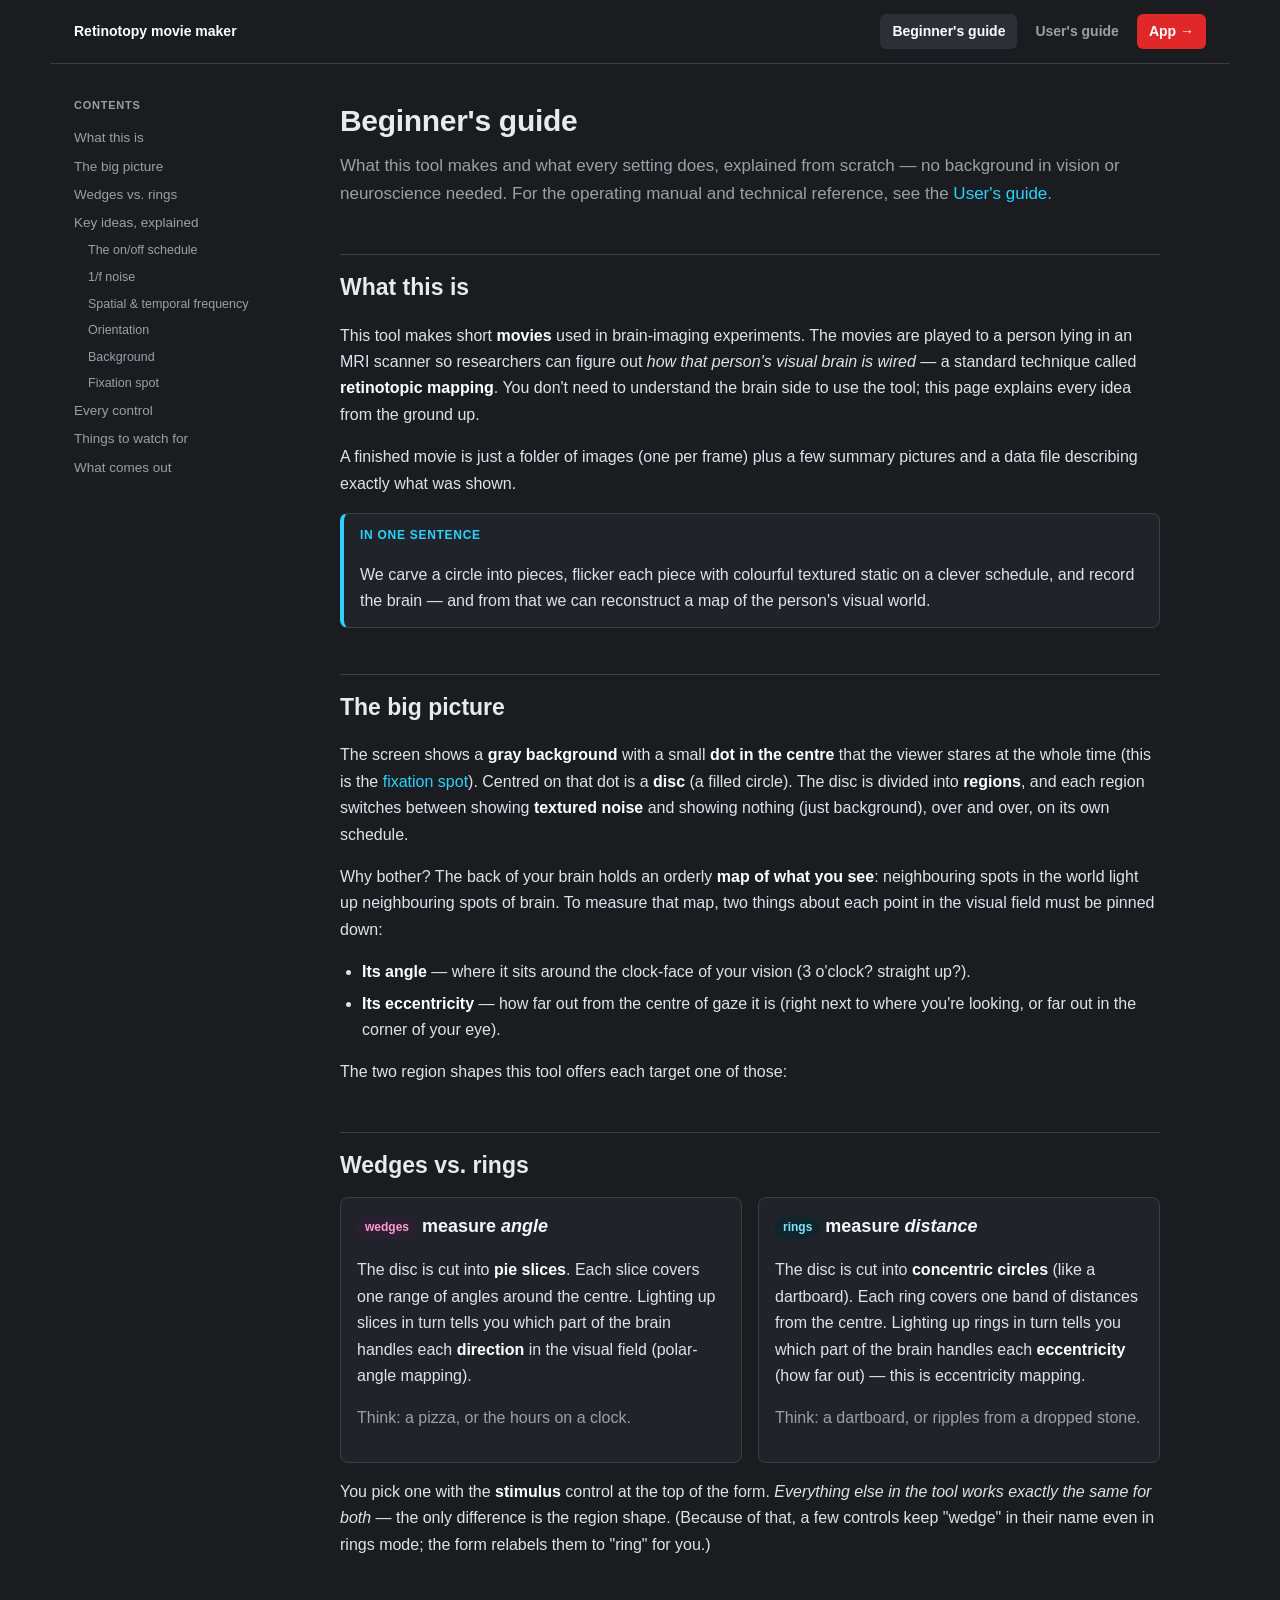
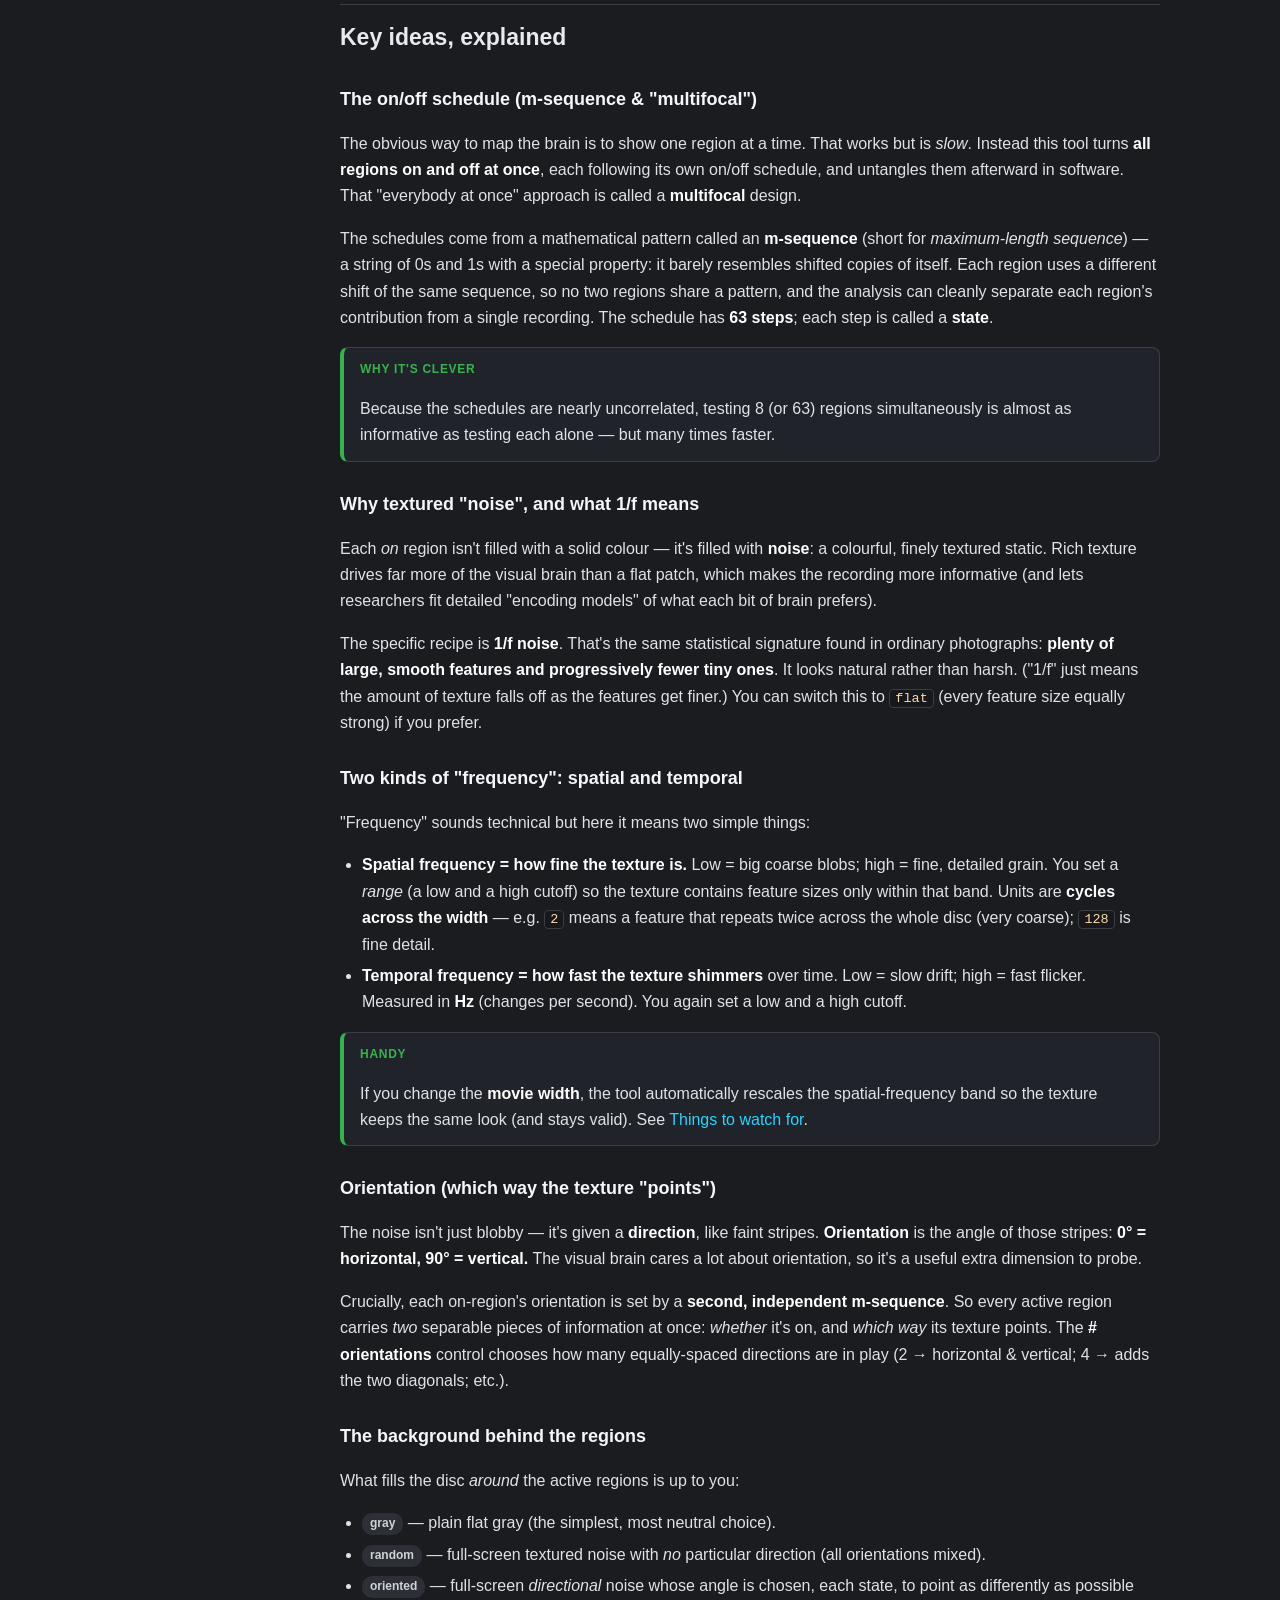
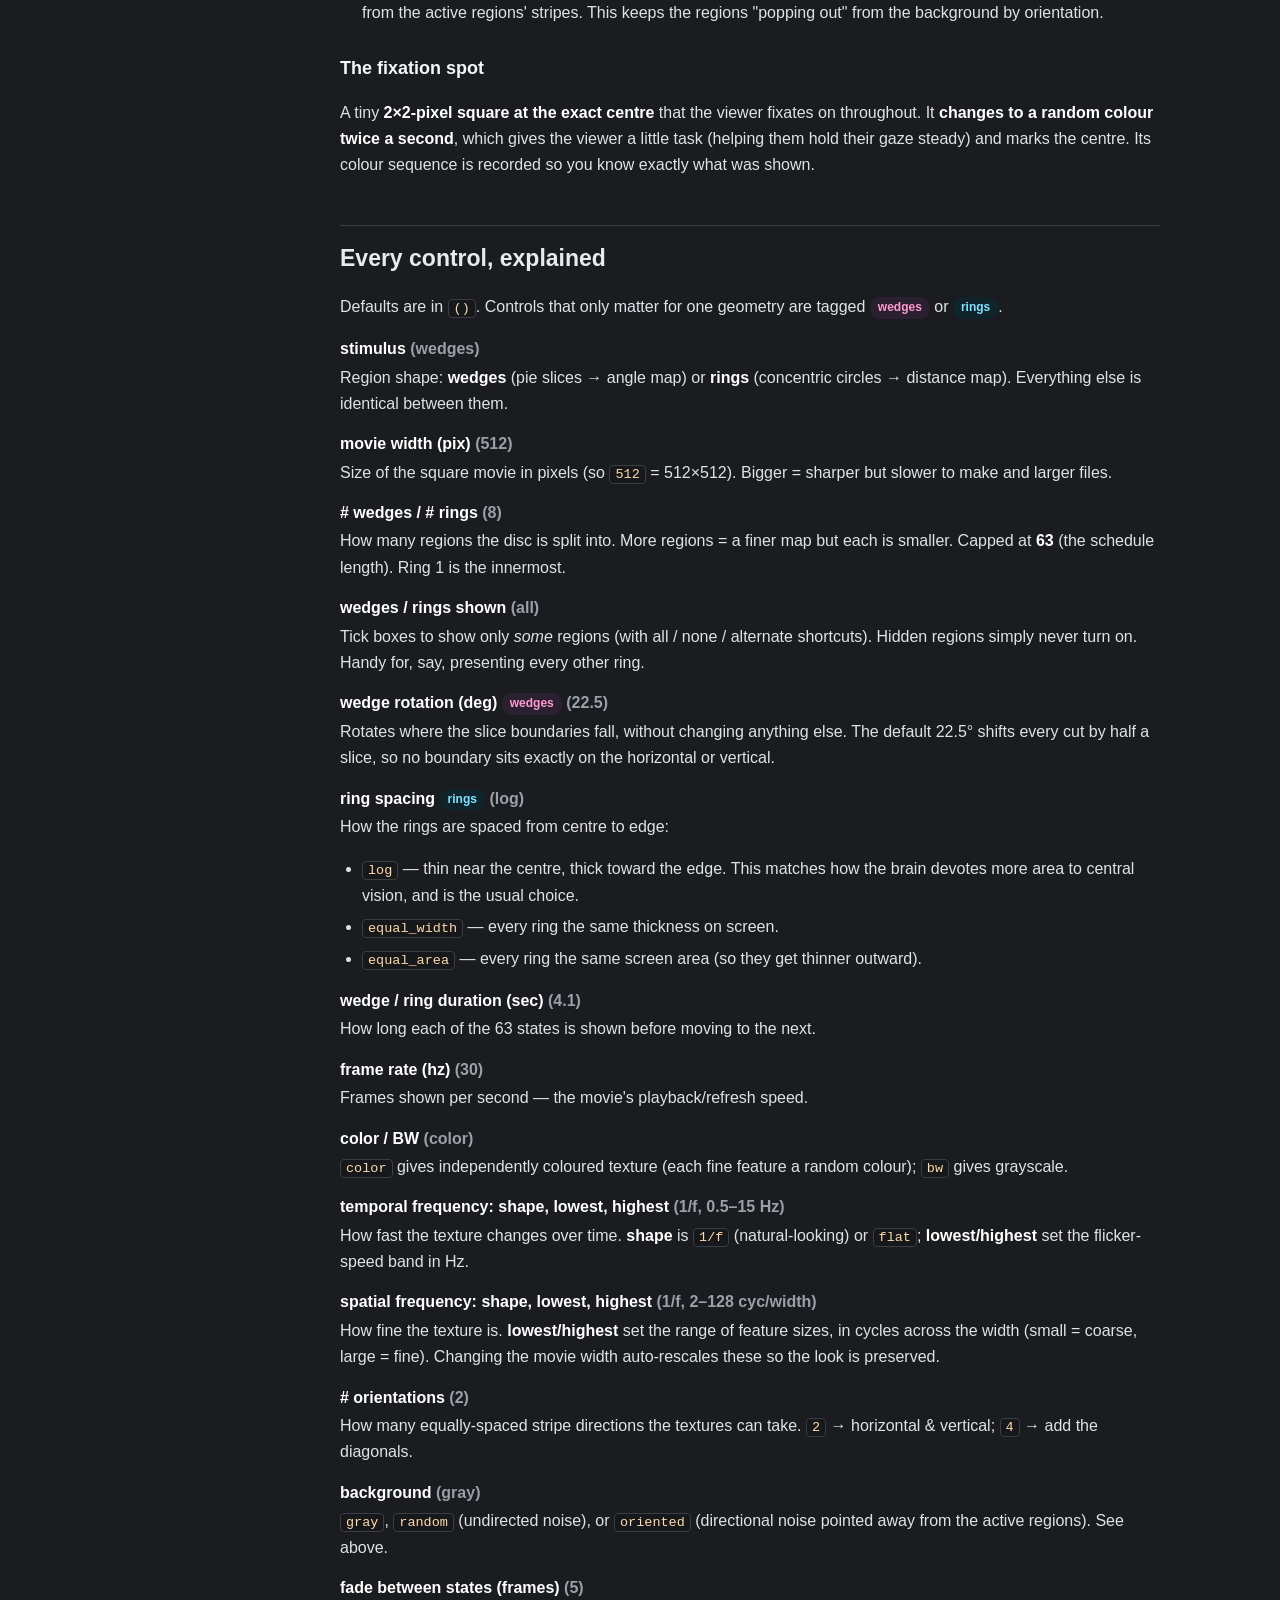
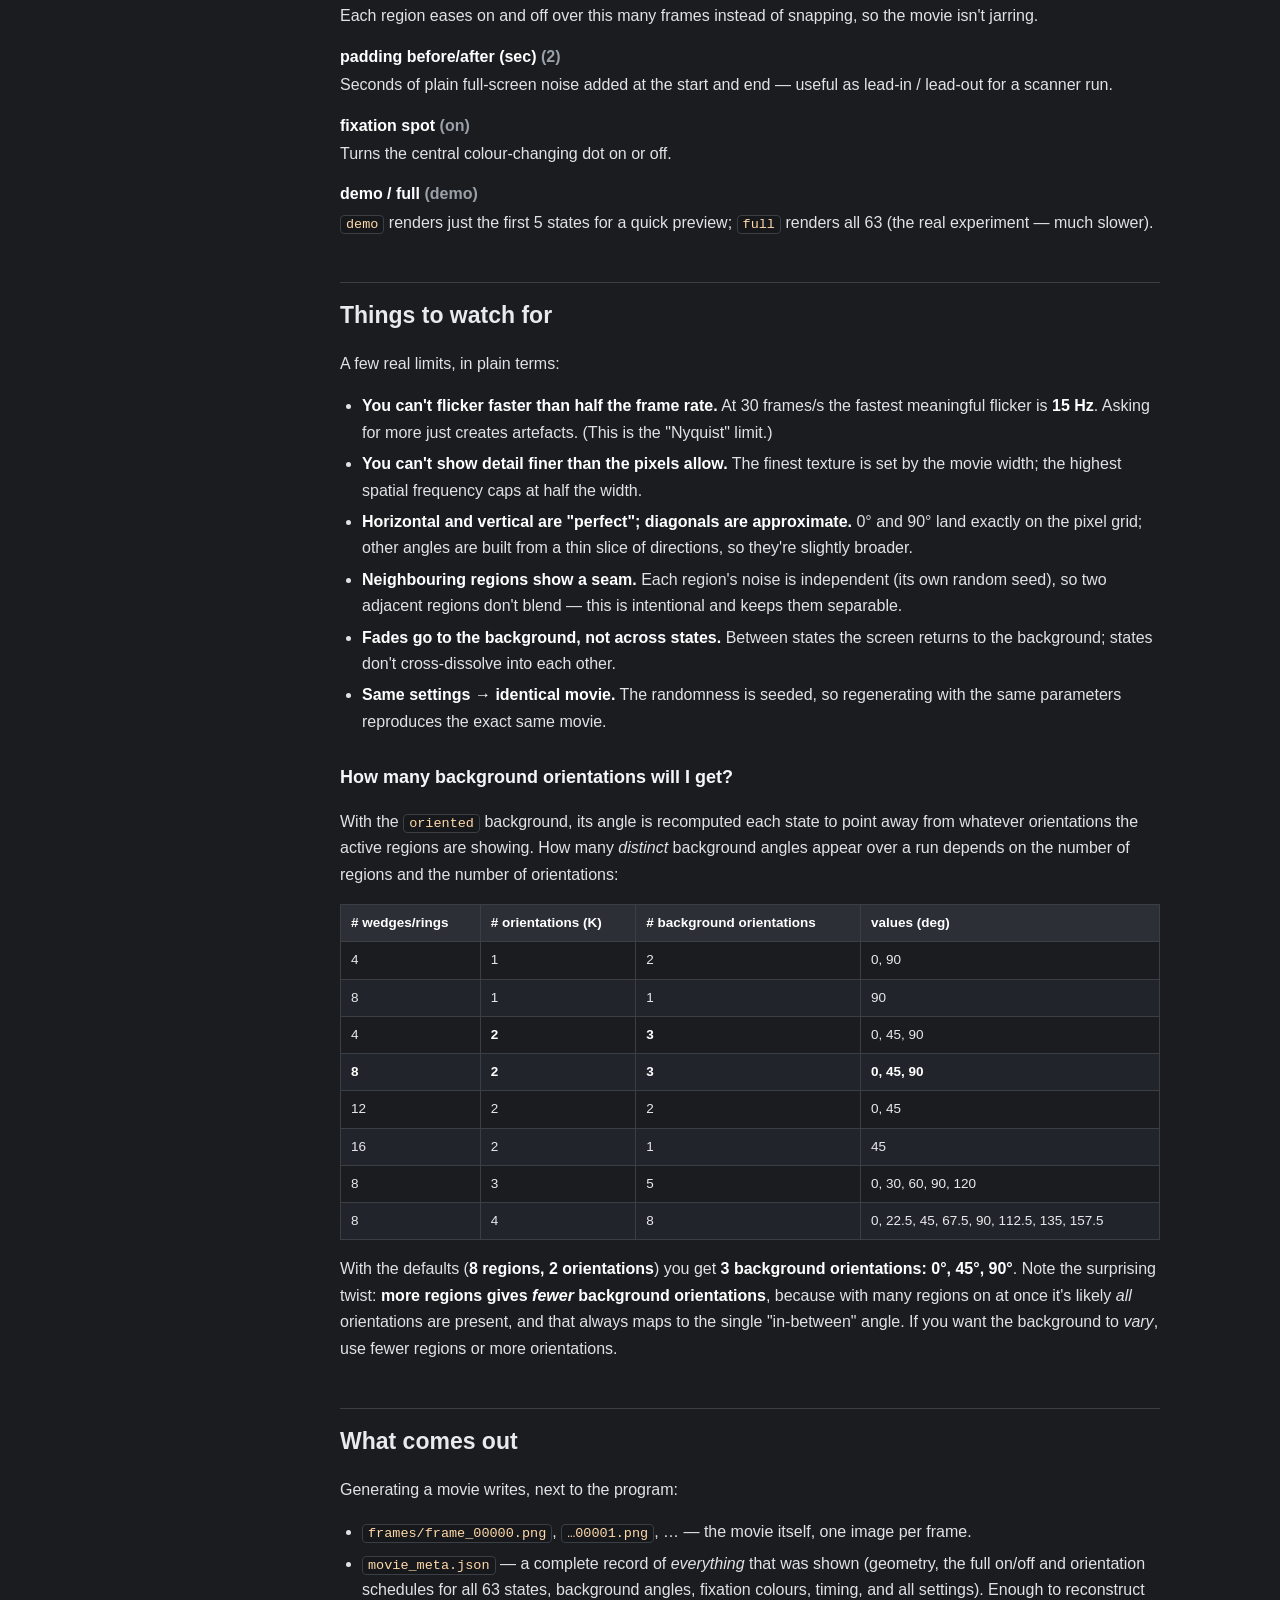
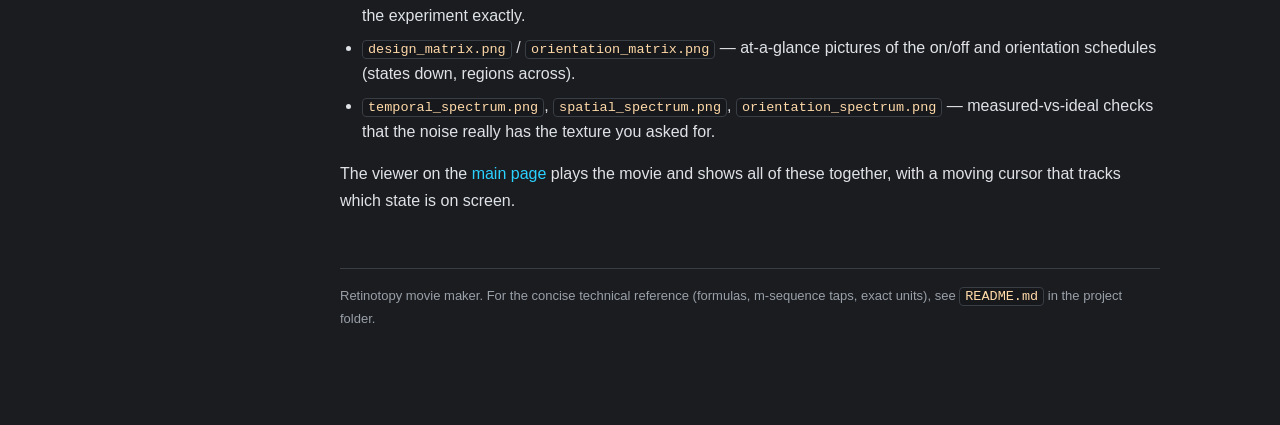
==== docs.html @ cf13e344 "Add rings mode and documentation site; review hardening Stimulus: - Add rings geometry (concentric a" ====
<!DOCTYPE html>
<html lang="en">
<head>
<meta charset="utf-8">
<meta name="viewport" content="width=device-width, initial-scale=1">
<title>Retinotopy movie maker — Beginner's guide</title>
<link rel="stylesheet" href="guide.css">
</head>
<body>

<div class="topbar">
  <span><strong>Retinotopy movie maker</strong></span>
  <span class="guidetabs">
    <a class="active" href="docs.html">Beginner's guide</a>
    <a href="users-guide.html">User's guide</a>
    <a class="home" href="index.html">App &rarr;</a>
  </span>
</div>

<div class="wrap">
  <nav>
    <p class="navtitle">Contents</p>
    <a href="#what">What this is</a>
    <a href="#picture">The big picture</a>
    <a href="#wedges-rings">Wedges vs. rings</a>
    <a href="#concepts">Key ideas, explained</a>
    <a class="sub" href="#c-msequence">The on/off schedule</a>
    <a class="sub" href="#c-noise">1/f noise</a>
    <a class="sub" href="#c-sf-tf">Spatial &amp; temporal frequency</a>
    <a class="sub" href="#c-orientation">Orientation</a>
    <a class="sub" href="#c-background">Background</a>
    <a class="sub" href="#c-fixation">Fixation spot</a>
    <a href="#controls">Every control</a>
    <a href="#watch">Things to watch for</a>
    <a href="#outputs">What comes out</a>
  </nav>

  <main>
    <h1>Beginner's guide</h1>
    <p class="lede">What this tool makes and what every setting does, explained from
      scratch — no background in vision or neuroscience needed. For the operating
      manual and technical reference, see the <a href="users-guide.html">User's guide</a>.</p>

    <h2 id="what">What this is</h2>
    <p>This tool makes short <strong>movies</strong> used in brain-imaging experiments. The
      movies are played to a person lying in an MRI scanner so researchers can figure out
      <em>how that person's visual brain is wired</em> — a standard technique called
      <strong>retinotopic mapping</strong>. You don't need to understand the brain side to use
      the tool; this page explains every idea from the ground up.</p>
    <p>A finished movie is just a folder of images (one per frame) plus a few summary
      pictures and a data file describing exactly what was shown.</p>

    <div class="box key">
      <p class="lbl">In one sentence</p>
      <p>We carve a circle into pieces, flicker each piece with colourful textured static on
        a clever schedule, and record the brain — and from that we can reconstruct a map of
        the person's visual world.</p>
    </div>

    <h2 id="picture">The big picture</h2>
    <p>The screen shows a <strong>gray background</strong> with a small <strong>dot in the
      centre</strong> that the viewer stares at the whole time (this is the
      <a href="#c-fixation">fixation spot</a>). Centred on that dot is a <strong>disc</strong>
      (a filled circle). The disc is divided into <strong>regions</strong>, and each region
      switches between showing <strong>textured noise</strong> and showing nothing (just
      background), over and over, on its own schedule.</p>

    <p>Why bother? The back of your brain holds an orderly <strong>map of what you see</strong>:
      neighbouring spots in the world light up neighbouring spots of brain. To measure that
      map, two things about each point in the visual field must be pinned down:</p>
    <ul>
      <li><strong>Its angle</strong> — where it sits around the clock-face of your vision
        (3 o'clock? straight up?).</li>
      <li><strong>Its eccentricity</strong> — how far out from the centre of gaze it is
        (right next to where you're looking, or far out in the corner of your eye).</li>
    </ul>
    <p>The two region shapes this tool offers each target one of those:</p>

    <h2 id="wedges-rings">Wedges vs. rings</h2>
    <div class="two">
      <div class="card">
        <h3><span class="tag w">wedges</span> measure <em>angle</em></h3>
        <p>The disc is cut into <strong>pie slices</strong>. Each slice covers one range of
          angles around the centre. Lighting up slices in turn tells you which part of the
          brain handles each <strong>direction</strong> in the visual field
          (polar-angle mapping).</p>
        <p class="muted">Think: a pizza, or the hours on a clock.</p>
      </div>
      <div class="card">
        <h3><span class="tag r">rings</span> measure <em>distance</em></h3>
        <p>The disc is cut into <strong>concentric circles</strong> (like a dartboard). Each
          ring covers one band of distances from the centre. Lighting up rings in turn tells
          you which part of the brain handles each <strong>eccentricity</strong>
          (how far out) — this is eccentricity mapping.</p>
        <p class="muted">Think: a dartboard, or ripples from a dropped stone.</p>
      </div>
    </div>
    <p>You pick one with the <strong>stimulus</strong> control at the top of the form.
      <em>Everything else in the tool works exactly the same for both</em> — the only
      difference is the region shape. (Because of that, a few controls keep "wedge" in their
      name even in rings mode; the form relabels them to "ring" for you.)</p>

    <h2 id="concepts">Key ideas, explained</h2>

    <h3 id="c-msequence">The on/off schedule (m-sequence &amp; "multifocal")</h3>
    <p>The obvious way to map the brain is to show one region at a time. That works but is
      <em>slow</em>. Instead this tool turns <strong>all regions on and off at once</strong>,
      each following its own on/off schedule, and untangles them afterward in software. That
      "everybody at once" approach is called a <strong>multifocal</strong> design.</p>
    <p>The schedules come from a mathematical pattern called an
      <strong>m-sequence</strong> (short for <em>maximum-length sequence</em>) — a string of
      0s and 1s with a special property: it barely resembles shifted copies of itself. Each
      region uses a different shift of the same sequence, so no two regions share a pattern,
      and the analysis can cleanly separate each region's contribution from a single
      recording. The schedule has <strong>63 steps</strong>; each step is called a
      <strong>state</strong>.</p>
    <div class="box tip">
      <p class="lbl">why it's clever</p>
      <p>Because the schedules are nearly uncorrelated, testing 8 (or 63) regions
        simultaneously is almost as informative as testing each alone — but many times
        faster.</p>
    </div>

    <h3 id="c-noise">Why textured "noise", and what 1/f means</h3>
    <p>Each <em>on</em> region isn't filled with a solid colour — it's filled with
      <strong>noise</strong>: a colourful, finely textured static. Rich texture drives far
      more of the visual brain than a flat patch, which makes the recording more informative
      (and lets researchers fit detailed "encoding models" of what each bit of brain prefers).</p>
    <p>The specific recipe is <strong>1/f noise</strong>. That's the same statistical signature
      found in ordinary photographs: <strong>plenty of large, smooth features and progressively
      fewer tiny ones</strong>. It looks natural rather than harsh. ("1/f" just means the
      amount of texture falls off as the features get finer.) You can switch this to
      <code>flat</code> (every feature size equally strong) if you prefer.</p>

    <h3 id="c-sf-tf">Two kinds of "frequency": spatial and temporal</h3>
    <p>"Frequency" sounds technical but here it means two simple things:</p>
    <ul>
      <li><strong>Spatial frequency = how fine the texture is.</strong> Low = big coarse
        blobs; high = fine, detailed grain. You set a <em>range</em> (a low and a high cutoff)
        so the texture contains feature sizes only within that band. Units are
        <strong>cycles across the width</strong> — e.g. <code>2</code> means a feature that
        repeats twice across the whole disc (very coarse); <code>128</code> is fine detail.</li>
      <li><strong>Temporal frequency = how fast the texture shimmers</strong> over time. Low =
        slow drift; high = fast flicker. Measured in <strong>Hz</strong> (changes per second).
        You again set a low and a high cutoff.</li>
    </ul>
    <div class="box tip">
      <p class="lbl">handy</p>
      <p>If you change the <strong>movie width</strong>, the tool automatically rescales the
        spatial-frequency band so the texture keeps the same look (and stays valid). See
        <a href="#watch">Things to watch for</a>.</p>
    </div>

    <h3 id="c-orientation">Orientation (which way the texture "points")</h3>
    <p>The noise isn't just blobby — it's given a <strong>direction</strong>, like faint
      stripes. <strong>Orientation</strong> is the angle of those stripes:
      <strong>0° = horizontal, 90° = vertical.</strong> The visual brain cares a lot about
      orientation, so it's a useful extra dimension to probe.</p>
    <p>Crucially, each on-region's orientation is set by a <strong>second, independent
      m-sequence</strong>. So every active region carries <em>two</em> separable pieces of
      information at once: <em>whether</em> it's on, and <em>which way</em> its texture points.
      The <strong># orientations</strong> control chooses how many equally-spaced directions
      are in play (2 → horizontal &amp; vertical; 4 → adds the two diagonals; etc.).</p>

    <h3 id="c-background">The background behind the regions</h3>
    <p>What fills the disc <em>around</em> the active regions is up to you:</p>
    <ul>
      <li><span class="tag" style="background:#2c2f36;color:#cfd3d8">gray</span> — plain flat
        gray (the simplest, most neutral choice).</li>
      <li><span class="tag" style="background:#2c2f36;color:#cfd3d8">random</span> — full-screen
        textured noise with <em>no</em> particular direction (all orientations mixed).</li>
      <li><span class="tag" style="background:#2c2f36;color:#cfd3d8">oriented</span> —
        full-screen <em>directional</em> noise whose angle is chosen, each state, to point as
        differently as possible from the active regions' stripes. This keeps the regions
        "popping out" from the background by orientation.</li>
    </ul>

    <h3 id="c-fixation">The fixation spot</h3>
    <p>A tiny <strong>2×2-pixel square at the exact centre</strong> that the viewer fixates on
      throughout. It <strong>changes to a random colour twice a second</strong>, which gives
      the viewer a little task (helping them hold their gaze steady) and marks the centre.
      Its colour sequence is recorded so you know exactly what was shown.</p>

    <h2 id="controls">Every control, explained</h2>
    <p>Defaults are in <code>()</code>. Controls that only matter for one geometry are tagged
      <span class="tag w">wedges</span> or <span class="tag r">rings</span>.</p>
    <dl>
      <dt>stimulus <span class="muted">(wedges)</span></dt>
      <dd>Region shape: <strong>wedges</strong> (pie slices → angle map) or <strong>rings</strong>
        (concentric circles → distance map). Everything else is identical between them.</dd>

      <dt>movie width (pix) <span class="muted">(512)</span></dt>
      <dd>Size of the square movie in pixels (so <code>512</code> = 512×512). Bigger = sharper
        but slower to make and larger files.</dd>

      <dt># wedges / # rings <span class="muted">(8)</span></dt>
      <dd>How many regions the disc is split into. More regions = a finer map but each is
        smaller. Capped at <strong>63</strong> (the schedule length). Ring 1 is the innermost.</dd>

      <dt>wedges / rings shown <span class="muted">(all)</span></dt>
      <dd>Tick boxes to show only <em>some</em> regions (with all / none / alternate shortcuts).
        Hidden regions simply never turn on. Handy for, say, presenting every other ring.</dd>

      <dt>wedge rotation (deg) <span class="tag w">wedges</span> <span class="muted">(22.5)</span></dt>
      <dd>Rotates where the slice boundaries fall, without changing anything else. The default
        22.5° shifts every cut by half a slice, so no boundary sits exactly on the horizontal
        or vertical.</dd>

      <dt>ring spacing <span class="tag r">rings</span> <span class="muted">(log)</span></dt>
      <dd>How the rings are spaced from centre to edge:
        <ul>
          <li><code>log</code> — thin near the centre, thick toward the edge. This matches how
            the brain devotes more area to central vision, and is the usual choice.</li>
          <li><code>equal_width</code> — every ring the same thickness on screen.</li>
          <li><code>equal_area</code> — every ring the same screen area (so they get thinner
            outward).</li>
        </ul></dd>

      <dt>wedge / ring duration (sec) <span class="muted">(4.1)</span></dt>
      <dd>How long each of the 63 states is shown before moving to the next.</dd>

      <dt>frame rate (hz) <span class="muted">(30)</span></dt>
      <dd>Frames shown per second — the movie's playback/refresh speed.</dd>

      <dt>color / BW <span class="muted">(color)</span></dt>
      <dd><code>color</code> gives independently coloured texture (each fine feature a random
        colour); <code>bw</code> gives grayscale.</dd>

      <dt>temporal frequency: shape, lowest, highest <span class="muted">(1/f, 0.5–15 Hz)</span></dt>
      <dd>How fast the texture changes over time. <strong>shape</strong> is <code>1/f</code>
        (natural-looking) or <code>flat</code>; <strong>lowest/highest</strong> set the
        flicker-speed band in Hz.</dd>

      <dt>spatial frequency: shape, lowest, highest <span class="muted">(1/f, 2–128 cyc/width)</span></dt>
      <dd>How fine the texture is. <strong>lowest/highest</strong> set the range of feature
        sizes, in cycles across the width (small = coarse, large = fine). Changing the movie
        width auto-rescales these so the look is preserved.</dd>

      <dt># orientations <span class="muted">(2)</span></dt>
      <dd>How many equally-spaced stripe directions the textures can take. <code>2</code> →
        horizontal &amp; vertical; <code>4</code> → add the diagonals.</dd>

      <dt>background <span class="muted">(gray)</span></dt>
      <dd><code>gray</code>, <code>random</code> (undirected noise), or <code>oriented</code>
        (directional noise pointed away from the active regions). See above.</dd>

      <dt>fade between states (frames) <span class="muted">(5)</span></dt>
      <dd>Each region eases on and off over this many frames instead of snapping, so the
        movie isn't jarring.</dd>

      <dt>padding before/after (sec) <span class="muted">(2)</span></dt>
      <dd>Seconds of plain full-screen noise added at the start and end — useful as lead-in /
        lead-out for a scanner run.</dd>

      <dt>fixation spot <span class="muted">(on)</span></dt>
      <dd>Turns the central colour-changing dot on or off.</dd>

      <dt>demo / full <span class="muted">(demo)</span></dt>
      <dd><code>demo</code> renders just the first 5 states for a quick preview;
        <code>full</code> renders all 63 (the real experiment — much slower).</dd>
    </dl>

    <h2 id="watch">Things to watch for</h2>
    <p>A few real limits, in plain terms:</p>
    <ul>
      <li><strong>You can't flicker faster than half the frame rate.</strong> At 30 frames/s
        the fastest meaningful flicker is <strong>15 Hz</strong>. Asking for more just creates
        artefacts. (This is the "Nyquist" limit.)</li>
      <li><strong>You can't show detail finer than the pixels allow.</strong> The finest texture
        is set by the movie width; the highest spatial frequency caps at half the width.</li>
      <li><strong>Horizontal and vertical are "perfect"; diagonals are approximate.</strong>
        0° and 90° land exactly on the pixel grid; other angles are built from a thin slice of
        directions, so they're slightly broader.</li>
      <li><strong>Neighbouring regions show a seam.</strong> Each region's noise is independent
        (its own random seed), so two adjacent regions don't blend — this is intentional and
        keeps them separable.</li>
      <li><strong>Fades go to the background, not across states.</strong> Between states the
        screen returns to the background; states don't cross-dissolve into each other.</li>
      <li><strong>Same settings → identical movie.</strong> The randomness is seeded, so
        regenerating with the same parameters reproduces the exact same movie.</li>
    </ul>

    <h3>How many background orientations will I get?</h3>
    <p>With the <code>oriented</code> background, its angle is recomputed each state to point
      away from whatever orientations the active regions are showing. How many <em>distinct</em>
      background angles appear over a run depends on the number of regions and the number of
      orientations:</p>
    <table>
      <thead><tr><th># wedges/rings</th><th># orientations (K)</th><th># background orientations</th><th>values (deg)</th></tr></thead>
      <tbody>
        <tr><td>4</td><td>1</td><td>2</td><td>0, 90</td></tr>
        <tr><td>8</td><td>1</td><td>1</td><td>90</td></tr>
        <tr><td>4</td><td><strong>2</strong></td><td><strong>3</strong></td><td>0, 45, 90</td></tr>
        <tr><td><strong>8</strong></td><td><strong>2</strong></td><td><strong>3</strong></td><td><strong>0, 45, 90</strong></td></tr>
        <tr><td>12</td><td>2</td><td>2</td><td>0, 45</td></tr>
        <tr><td>16</td><td>2</td><td>1</td><td>45</td></tr>
        <tr><td>8</td><td>3</td><td>5</td><td>0, 30, 60, 90, 120</td></tr>
        <tr><td>8</td><td>4</td><td>8</td><td>0, 22.5, 45, 67.5, 90, 112.5, 135, 157.5</td></tr>
      </tbody>
    </table>
    <p>With the defaults (<strong>8 regions, 2 orientations</strong>) you get
      <strong>3 background orientations: 0°, 45°, 90°</strong>. Note the surprising twist:
      <strong>more regions gives <em>fewer</em> background orientations</strong>, because with
      many regions on at once it's likely <em>all</em> orientations are present, and that
      always maps to the single "in-between" angle. If you want the background to <em>vary</em>,
      use fewer regions or more orientations.</p>

    <h2 id="outputs">What comes out</h2>
    <p>Generating a movie writes, next to the program:</p>
    <ul>
      <li><code>frames/frame_00000.png</code>, <code>…00001.png</code>, … — the movie itself,
        one image per frame.</li>
      <li><code>movie_meta.json</code> — a complete record of <em>everything</em> that was
        shown (geometry, the full on/off and orientation schedules for all 63 states,
        background angles, fixation colours, timing, and all settings). Enough to reconstruct
        the experiment exactly.</li>
      <li><code>design_matrix.png</code> / <code>orientation_matrix.png</code> — at-a-glance
        pictures of the on/off and orientation schedules (states down, regions across).</li>
      <li><code>temporal_spectrum.png</code>, <code>spatial_spectrum.png</code>,
        <code>orientation_spectrum.png</code> — measured-vs-ideal checks that the noise really
        has the texture you asked for.</li>
    </ul>
    <p>The viewer on the <a href="index.html">main page</a> plays the movie and shows all of
      these together, with a moving cursor that tracks which state is on screen.</p>

    <footer>
      Retinotopy movie maker. For the concise technical reference (formulas, m-sequence taps,
      exact units), see <code>README.md</code> in the project folder.
    </footer>
  </main>
</div>
</body>
</html>
---- guide.css ----
/* Shared styling for the documentation pages (docs.html, users-guide.html).
   Matches the app's dark theme (see the :root palette in index.html). */
:root { --bg:#1a1c20; --panel:#24272d; --ink:#e8eaed; --muted:#9aa0a8;
        --accent:#e02828; --line:#3a3e45; --cursor:#2bd1ff; --ok:#37b24d; }
* { box-sizing: border-box; }
html { scroll-behavior: smooth; }
body { margin:0; background:var(--bg); color:var(--ink);
       font:16px/1.65 -apple-system, BlinkMacSystemFont, "Segoe UI", Helvetica, Arial, sans-serif; }
a { color:var(--cursor); text-decoration:none; }
a:hover { text-decoration:underline; }

.wrap { display:flex; gap:36px; max-width:1180px; margin:0 auto; padding:32px 24px 96px; align-items:flex-start; }

/* sticky table of contents */
nav { position:sticky; top:24px; width:230px; flex:none; font-size:13.5px; }
nav .navtitle { text-transform:uppercase; letter-spacing:.07em; font-size:11px; color:var(--muted); margin:0 0 10px; font-weight:700; }
nav a { display:block; color:var(--muted); padding:3px 0; border-left:2px solid transparent; padding-left:10px; margin-left:-12px; }
nav a:hover { color:var(--ink); text-decoration:none; }
nav a.sub { padding-left:24px; font-size:12.5px; }

main { flex:1; min-width:0; max-width:820px; }
h1 { font-size:30px; margin:0 0 6px; font-weight:700; letter-spacing:-.01em; }
.lede { color:var(--muted); font-size:17px; margin:0 0 8px; }
h2 { font-size:23px; margin:46px 0 12px; padding-top:14px; border-top:1px solid var(--line); font-weight:700; }
h3 { font-size:18px; margin:28px 0 6px; font-weight:600; color:#f4f6f8; }
p, li { color:#dfe2e6; }
ul, ol { padding-left:22px; }
li { margin:5px 0; }
code { background:#16181c; border:1px solid var(--line); border-radius:4px; padding:1px 5px; font-size:13.5px;
       font-family:"SF Mono", ui-monospace, Menlo, Consolas, monospace; color:#ffd9a8; }
strong { color:#fff; }
.tag { display:inline-block; font-size:12px; font-weight:700; padding:1px 8px; border-radius:10px; vertical-align:1px; }
.tag.w { background:#2a2030; color:#ff9bd0; }
.tag.r { background:#10242b; color:#7fe3ff; }

pre { background:#121417; border:1px solid var(--line); border-radius:8px; padding:12px 14px; overflow-x:auto; font-size:13.5px;
      font-family:"SF Mono", ui-monospace, Menlo, Consolas, monospace; color:#dfe2e6; line-height:1.5; }
pre code { background:none; border:0; padding:0; color:inherit; }

table { border-collapse:collapse; width:100%; margin:14px 0; font-size:13.5px; }
th, td { border:1px solid var(--line); padding:7px 10px; text-align:left; vertical-align:top; }
th { background:#2c2f36; color:#fff; font-weight:600; }
td code { white-space:nowrap; }
tr:nth-child(even) td { background:#21242a; }

.box { border:1px solid var(--line); border-left-width:4px; border-radius:8px; padding:12px 16px; margin:16px 0; background:#20242a; }
.box p:first-child { margin-top:0; } .box p:last-child { margin-bottom:0; }
.box.tip  { border-left-color:var(--ok); }
.box.warn { border-left-color:#e0a400; }
.box.key  { border-left-color:var(--cursor); }
.box .lbl { font-weight:700; font-size:12px; text-transform:uppercase; letter-spacing:.06em; }
.box.tip  .lbl { color:var(--ok); }
.box.warn .lbl { color:#e0a400; }
.box.key  .lbl { color:var(--cursor); }

.topbar { max-width:1180px; margin:0 auto; padding:14px 24px; display:flex; justify-content:space-between; align-items:center;
          border-bottom:1px solid var(--line); font-size:14px; gap:16px; flex-wrap:wrap; }
.guidetabs { display:flex; gap:6px; align-items:center; }
.guidetabs a { padding:6px 12px; border-radius:6px; color:var(--muted); font-weight:600; }
.guidetabs a:hover { color:var(--ink); text-decoration:none; }
.guidetabs a.active { background:#2c2f36; color:#fff; }
.guidetabs a.home { background:var(--accent); color:#fff; }
.guidetabs a.home:hover { filter:brightness(1.08); }
.muted { color:var(--muted); }

/* beginner's-guide-only blocks (harmless if unused) */
.two { display:grid; grid-template-columns:1fr 1fr; gap:16px; }
.card { border:1px solid var(--line); border-radius:8px; padding:14px 16px; background:#20242a; }
.card h3 { margin-top:0; }
dt { font-weight:600; color:#fff; margin-top:14px; }
dd { margin:2px 0 0; color:#dfe2e6; }

footer { color:var(--muted); font-size:13px; margin-top:54px; padding-top:16px; border-top:1px solid var(--line); }
@media (max-width: 860px) { nav { display:none; } .wrap { padding-top:20px; } .two { grid-template-columns:1fr; } }
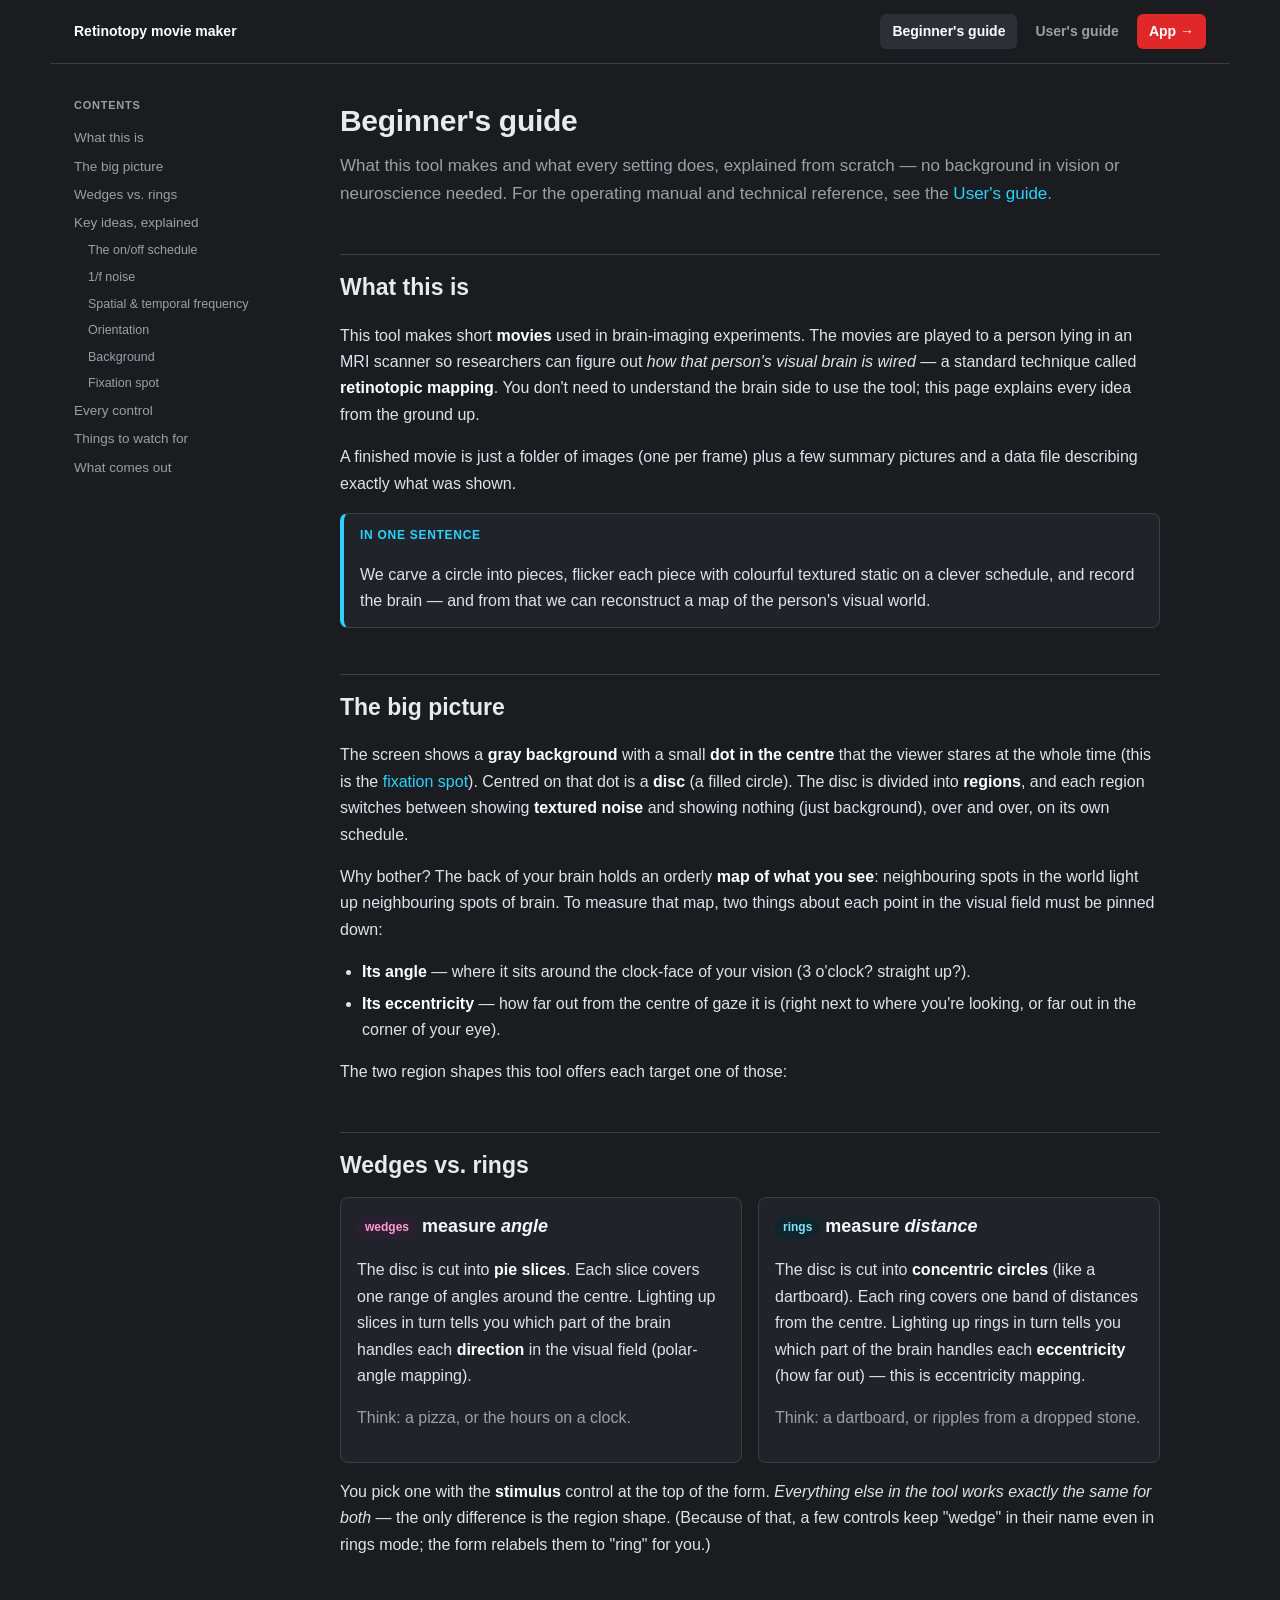
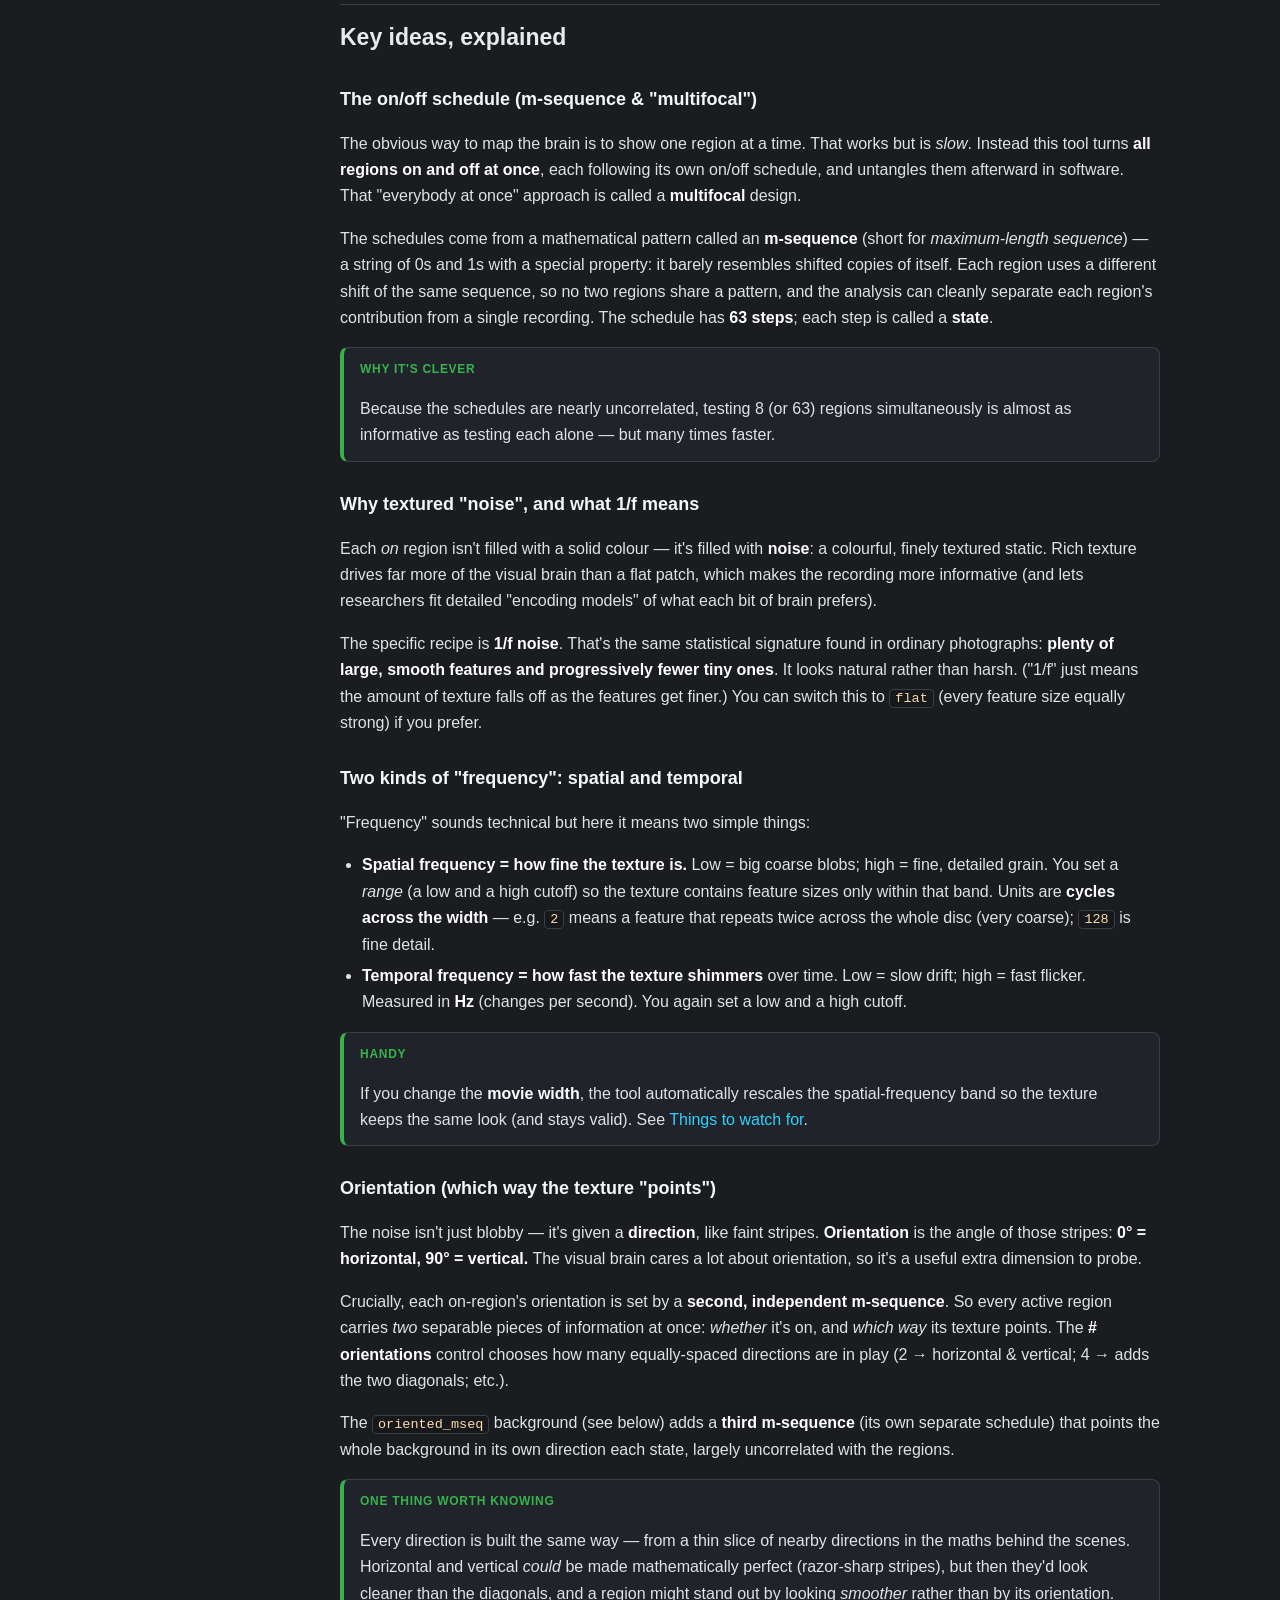
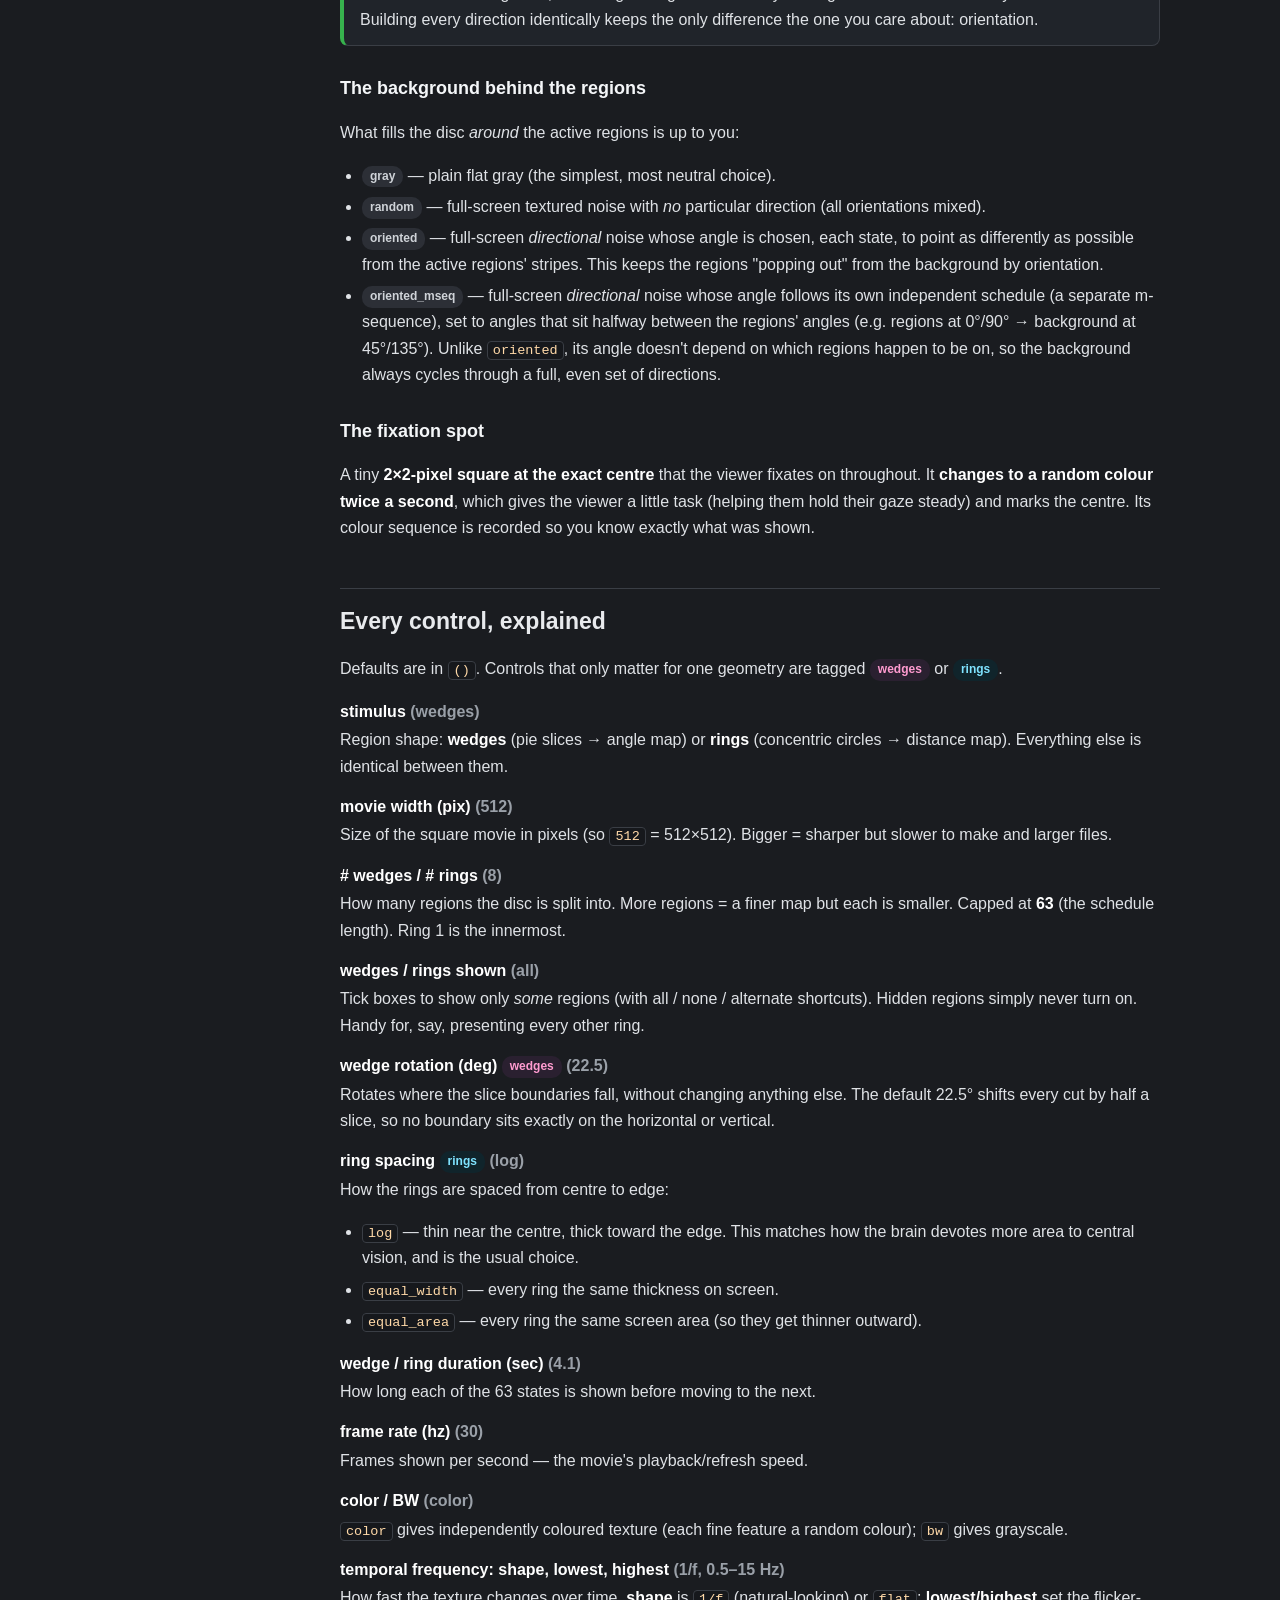
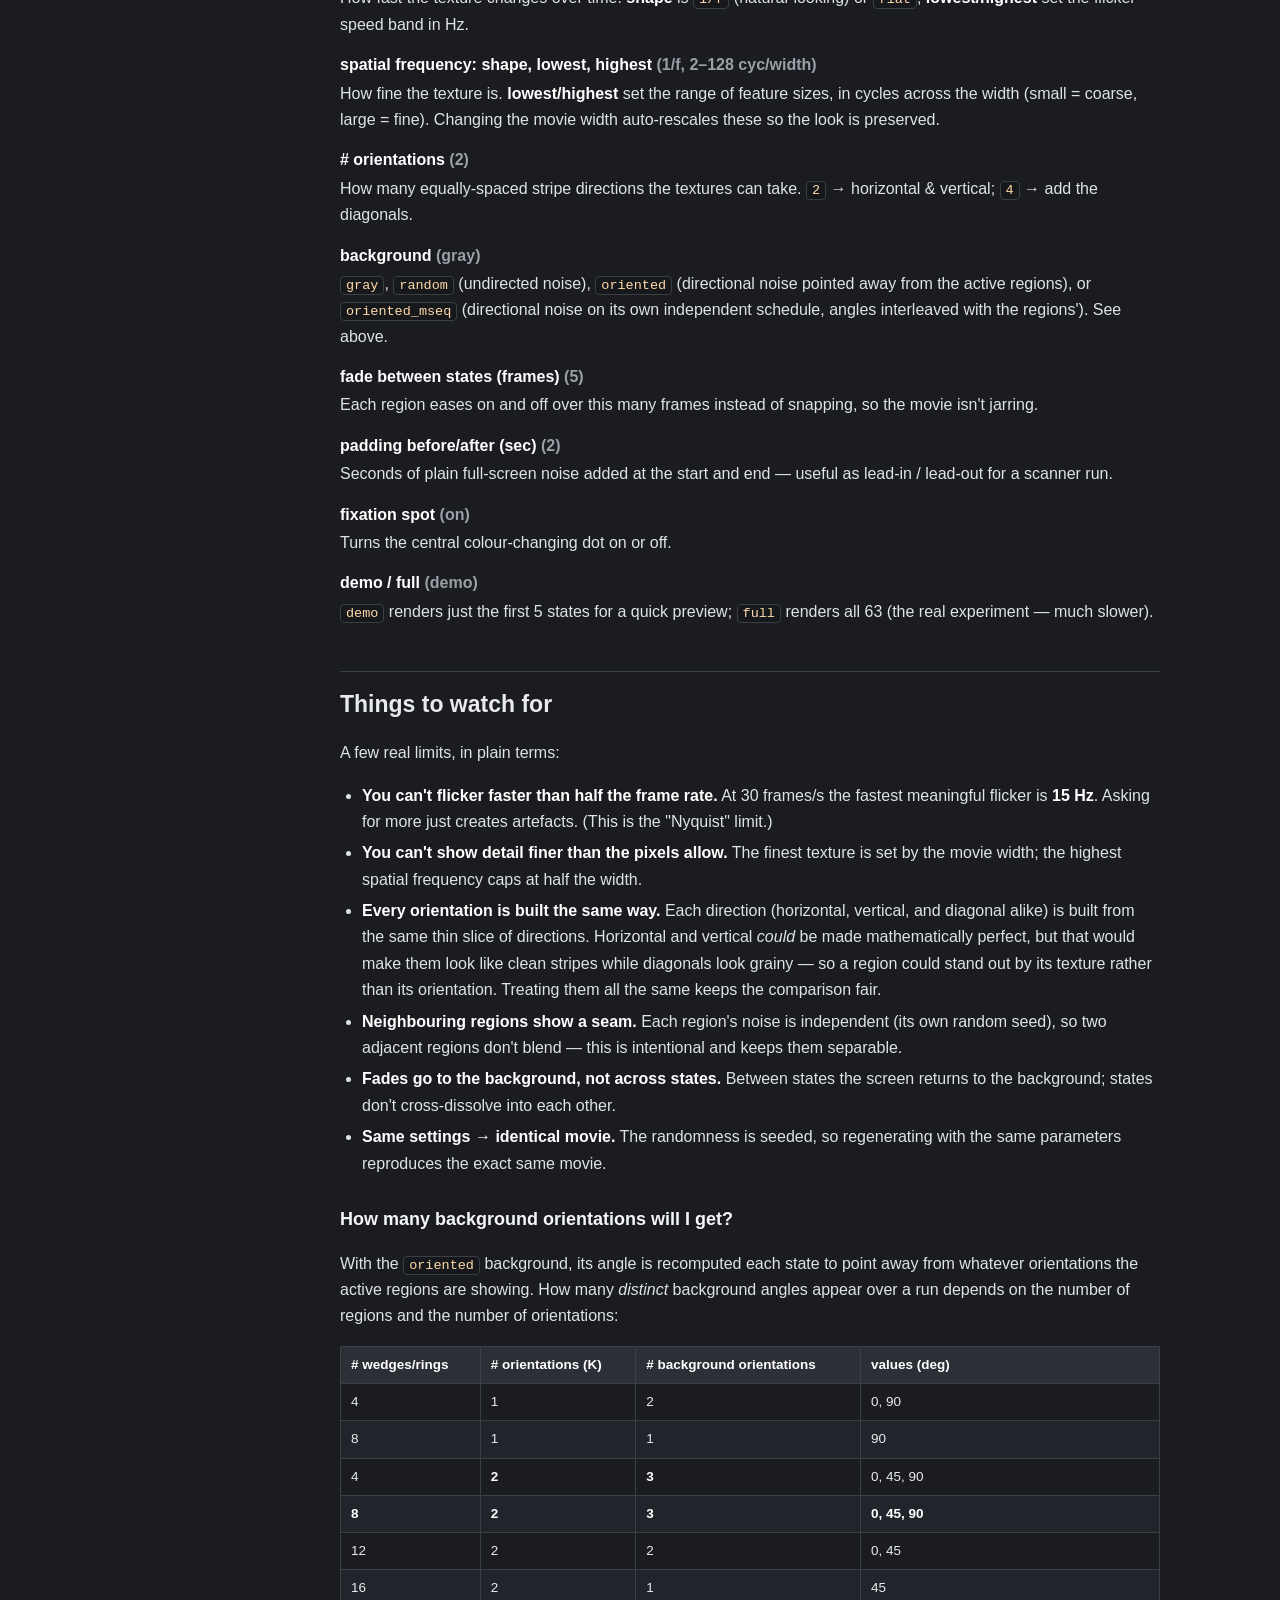
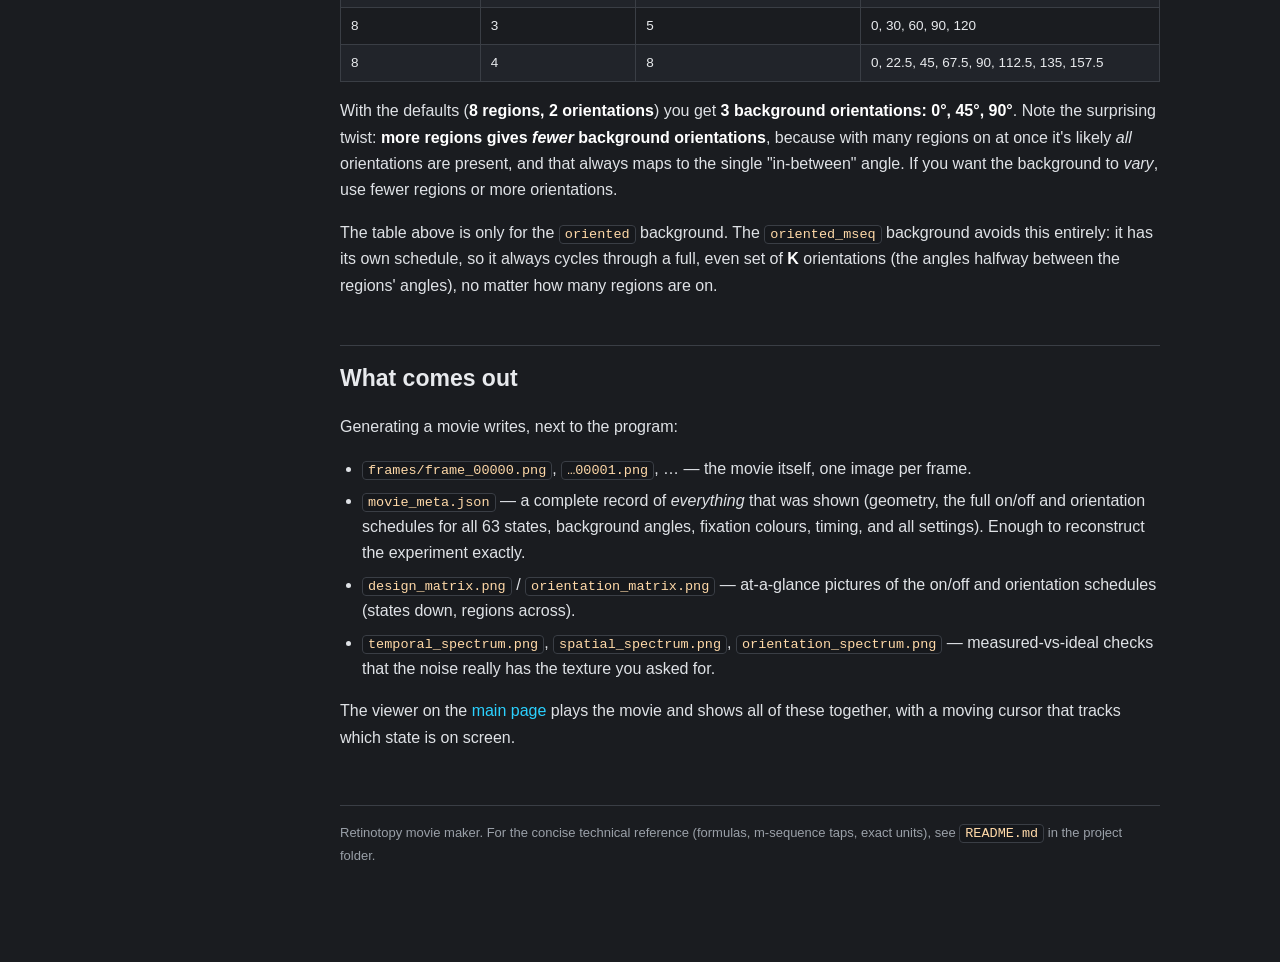
==== commit 2b928dc0: "Add m-sequence background orientation; match orientation bandwidth - New background mode oriented_ms" ====
--- a/docs.html
+++ b/docs.html
@@ -161,6 +161,18 @@
       information at once: <em>whether</em> it's on, and <em>which way</em> its texture points.
       The <strong># orientations</strong> control chooses how many equally-spaced directions
       are in play (2 → horizontal &amp; vertical; 4 → adds the two diagonals; etc.).</p>
+    <p>The <code>oriented_mseq</code> background (see below) adds a <strong>third m-sequence</strong>
+      (its own separate schedule) that points the whole background in its own direction each
+      state, largely uncorrelated with the regions.</p>
+    <div class="box tip">
+      <p class="lbl">one thing worth knowing</p>
+      <p>Every direction is built the same way — from a thin slice of nearby directions in the
+        maths behind the scenes. Horizontal and vertical <em>could</em> be made mathematically
+        perfect (razor-sharp stripes), but then they'd look cleaner than the diagonals, and a
+        region might stand out by looking <em>smoother</em> rather than by its orientation.
+        Building every direction identically keeps the only difference the one you care about:
+        orientation.</p>
+    </div>
 
     <h3 id="c-background">The background behind the regions</h3>
     <p>What fills the disc <em>around</em> the active regions is up to you:</p>
@@ -173,6 +185,12 @@
         full-screen <em>directional</em> noise whose angle is chosen, each state, to point as
         differently as possible from the active regions' stripes. This keeps the regions
         "popping out" from the background by orientation.</li>
+      <li><span class="tag" style="background:#2c2f36;color:#cfd3d8">oriented_mseq</span> —
+        full-screen <em>directional</em> noise whose angle follows its own independent schedule
+        (a separate m-sequence), set to angles that sit halfway between the regions' angles
+        (e.g. regions at 0°/90° → background at 45°/135°). Unlike <code>oriented</code>, its
+        angle doesn't depend on which regions happen to be on, so the background always cycles
+        through a full, even set of directions.</li>
     </ul>
 
     <h3 id="c-fixation">The fixation spot</h3>
@@ -241,8 +259,10 @@
         horizontal &amp; vertical; <code>4</code> → add the diagonals.</dd>
 
       <dt>background <span class="muted">(gray)</span></dt>
-      <dd><code>gray</code>, <code>random</code> (undirected noise), or <code>oriented</code>
-        (directional noise pointed away from the active regions). See above.</dd>
+      <dd><code>gray</code>, <code>random</code> (undirected noise), <code>oriented</code>
+        (directional noise pointed away from the active regions), or <code>oriented_mseq</code>
+        (directional noise on its own independent schedule, angles interleaved with the
+        regions'). See above.</dd>
 
       <dt>fade between states (frames) <span class="muted">(5)</span></dt>
       <dd>Each region eases on and off over this many frames instead of snapping, so the
@@ -268,9 +288,11 @@
         artefacts. (This is the "Nyquist" limit.)</li>
       <li><strong>You can't show detail finer than the pixels allow.</strong> The finest texture
         is set by the movie width; the highest spatial frequency caps at half the width.</li>
-      <li><strong>Horizontal and vertical are "perfect"; diagonals are approximate.</strong>
-        0° and 90° land exactly on the pixel grid; other angles are built from a thin slice of
-        directions, so they're slightly broader.</li>
+      <li><strong>Every orientation is built the same way.</strong> Each direction (horizontal,
+        vertical, and diagonal alike) is built from the same thin slice of directions. Horizontal
+        and vertical <em>could</em> be made mathematically perfect, but that would make them look
+        like clean stripes while diagonals look grainy — so a region could stand out by its
+        texture rather than its orientation. Treating them all the same keeps the comparison fair.</li>
       <li><strong>Neighbouring regions show a seam.</strong> Each region's noise is independent
         (its own random seed), so two adjacent regions don't blend — this is intentional and
         keeps them separable.</li>
@@ -304,6 +326,10 @@
       many regions on at once it's likely <em>all</em> orientations are present, and that
       always maps to the single "in-between" angle. If you want the background to <em>vary</em>,
       use fewer regions or more orientations.</p>
+    <p>The table above is only for the <code>oriented</code> background. The
+      <code>oriented_mseq</code> background avoids this entirely: it has its own schedule, so it
+      always cycles through a full, even set of <strong>K</strong> orientations (the angles
+      halfway between the regions' angles), no matter how many regions are on.</p>
 
     <h2 id="outputs">What comes out</h2>
     <p>Generating a movie writes, next to the program:</p>
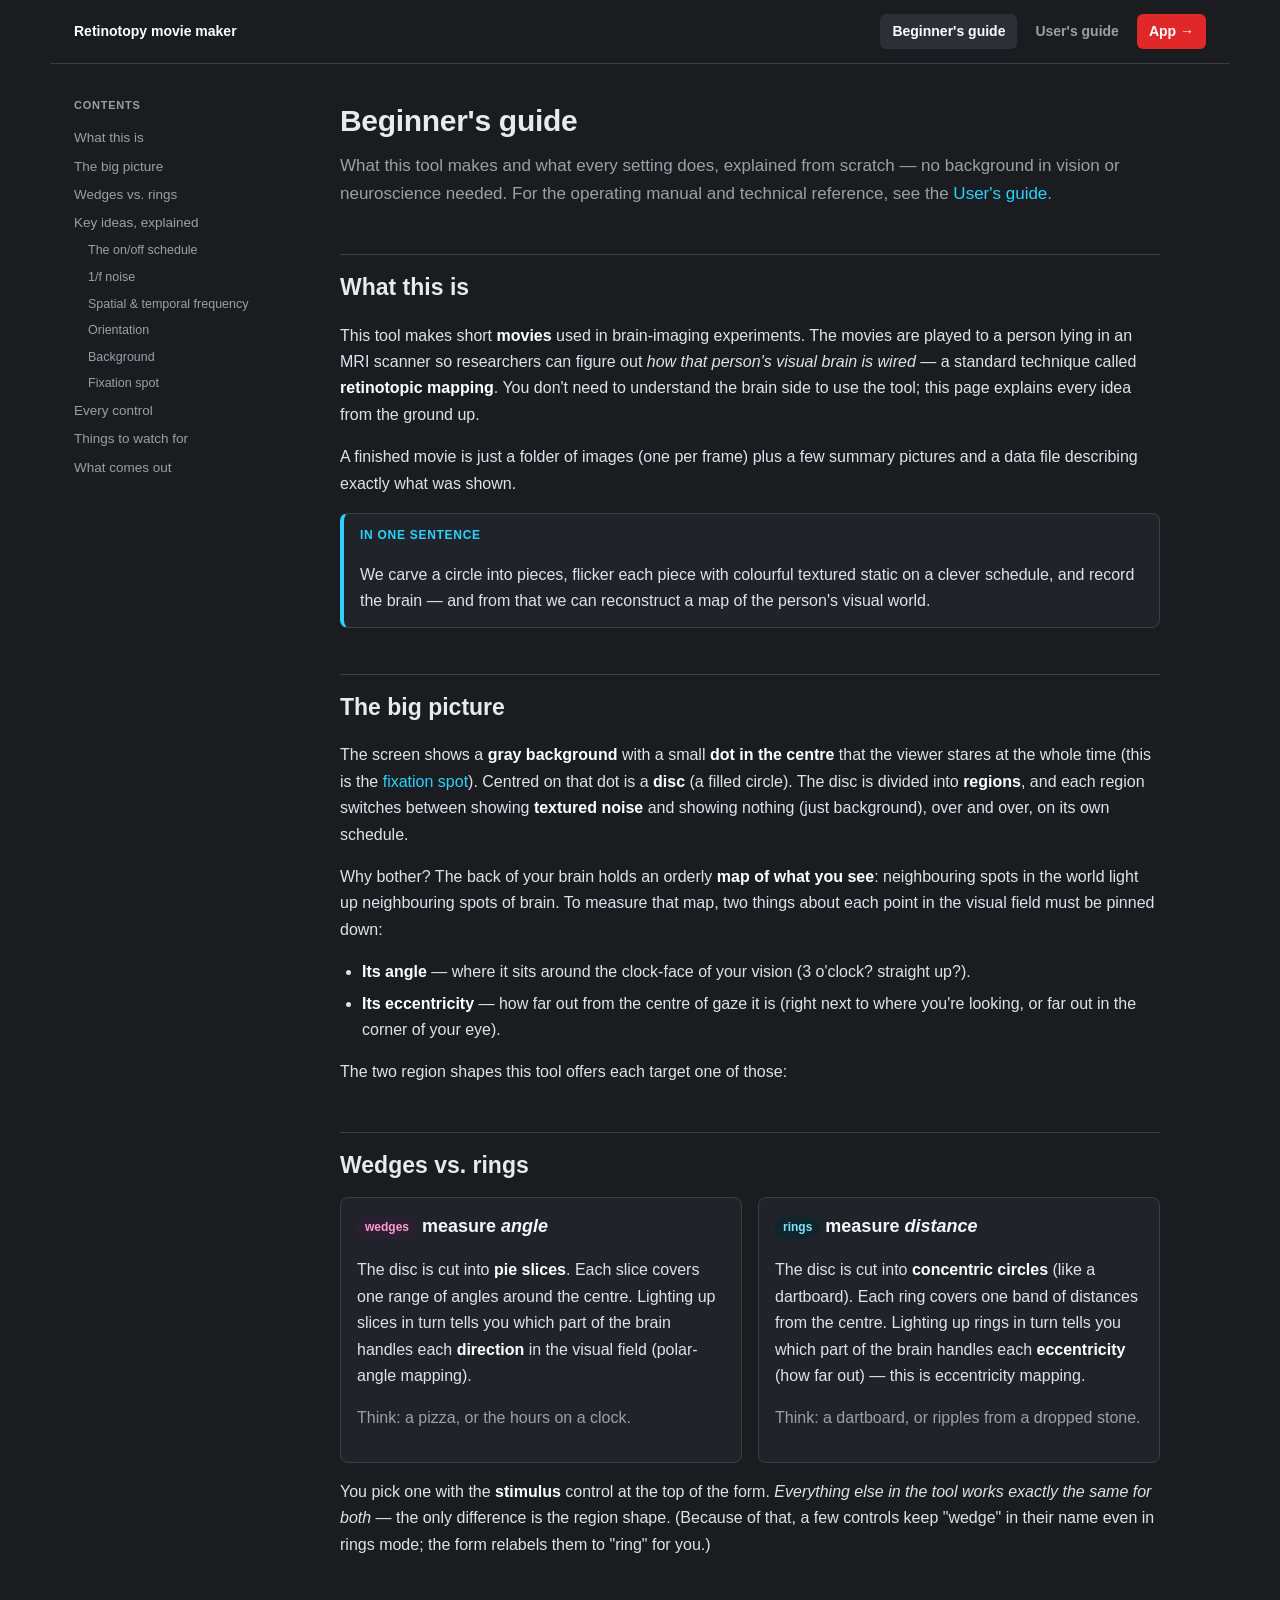
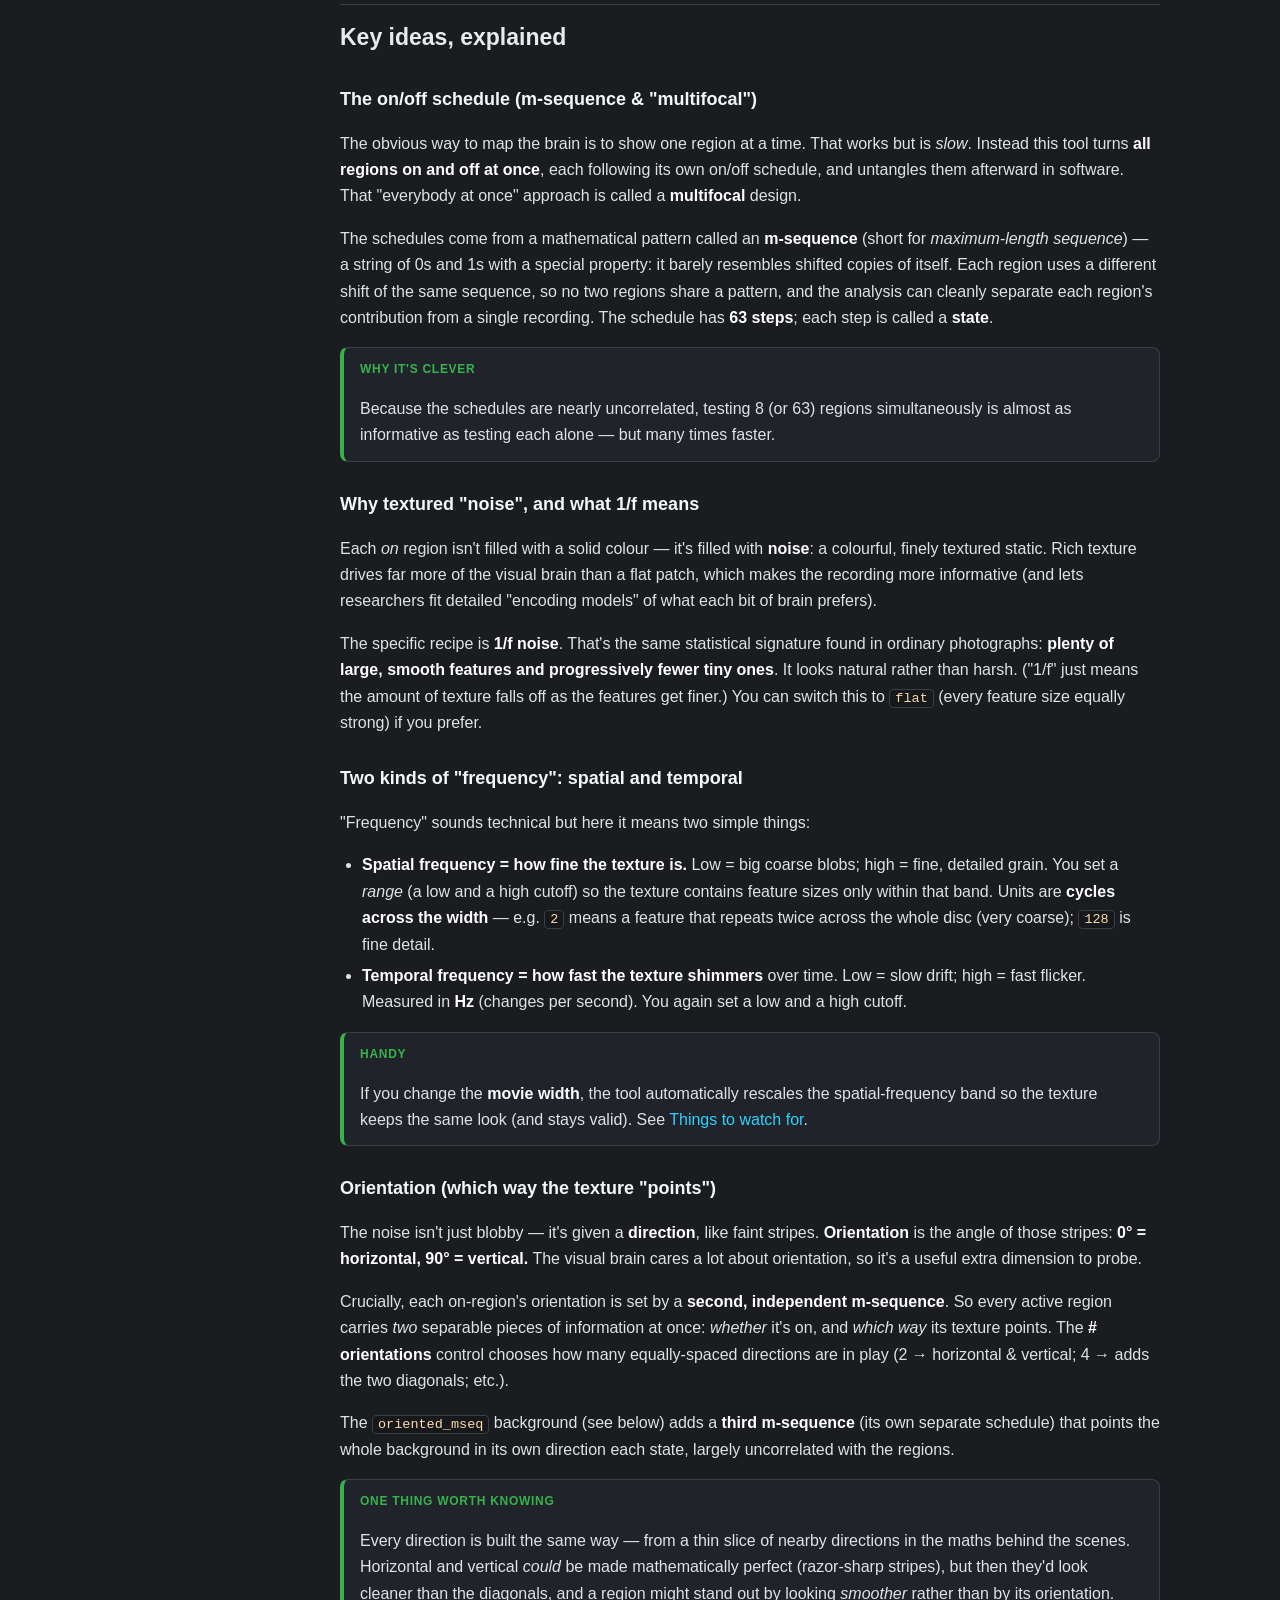
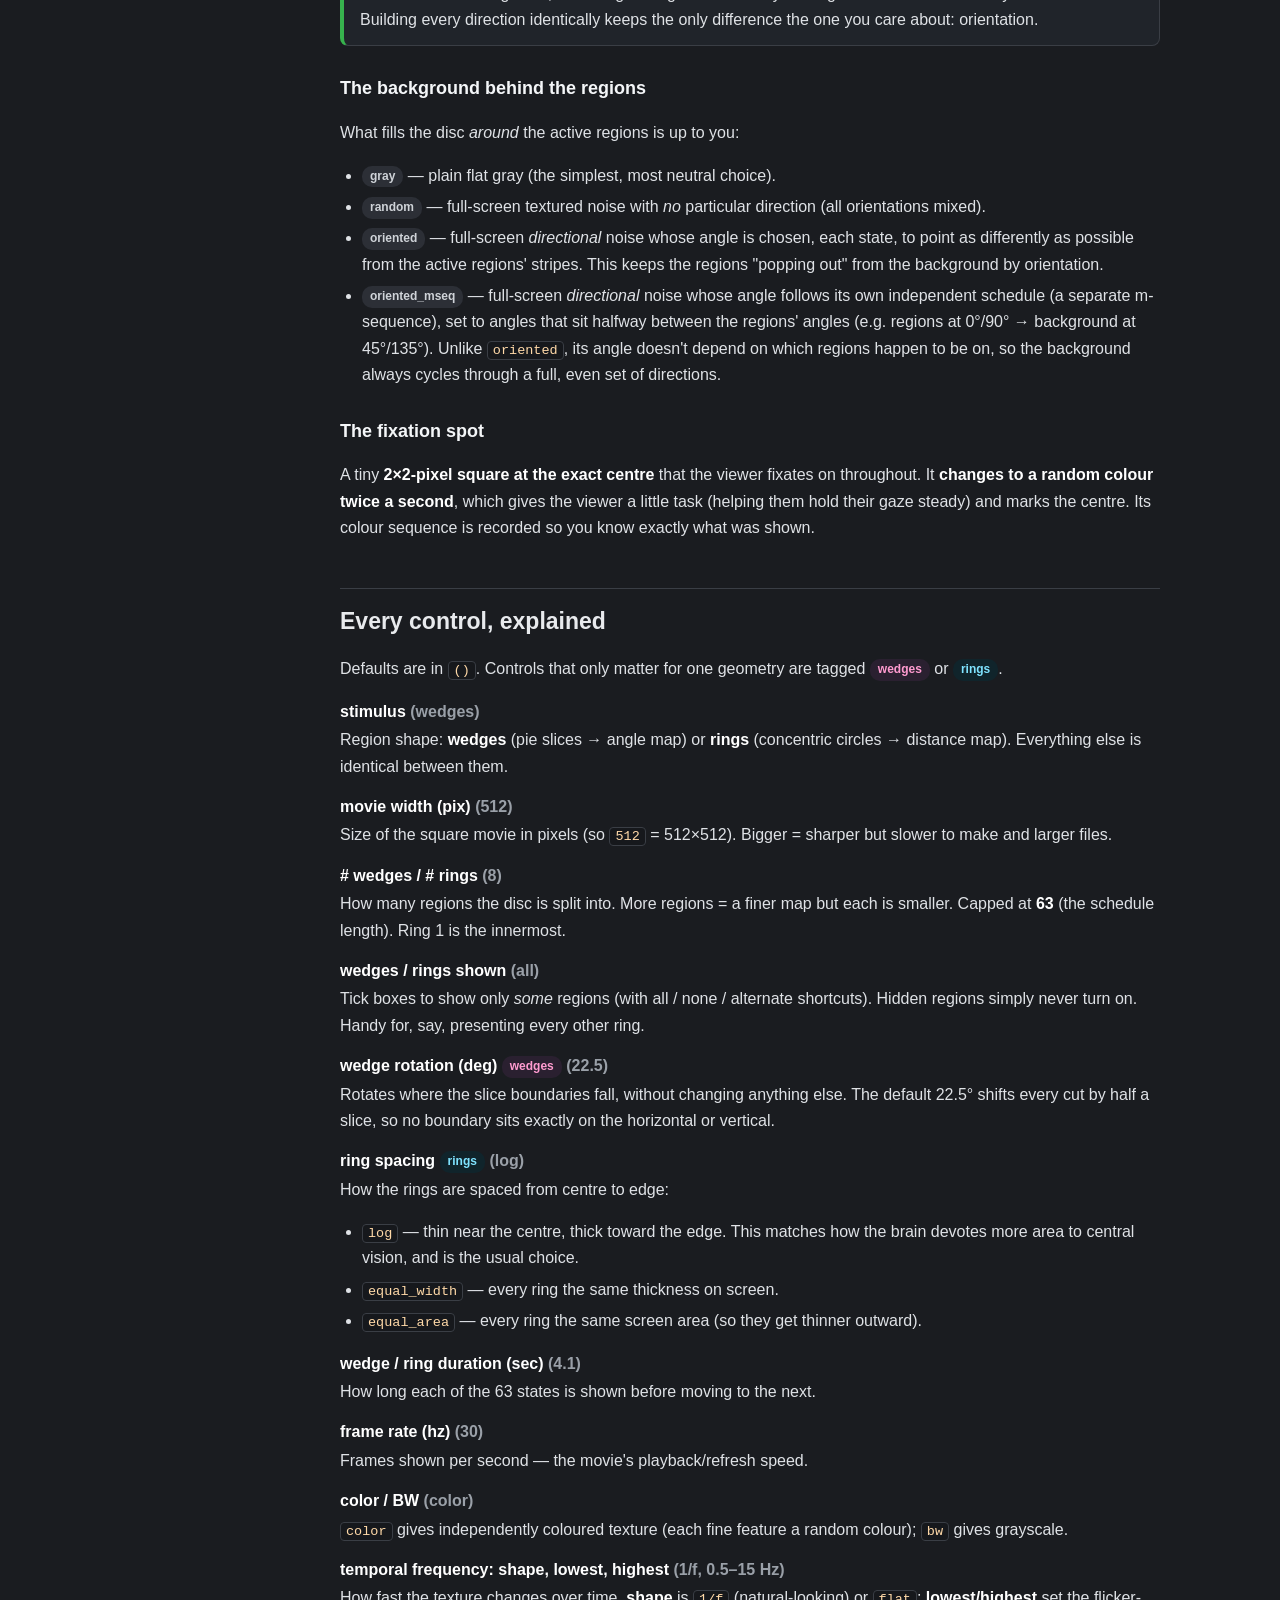
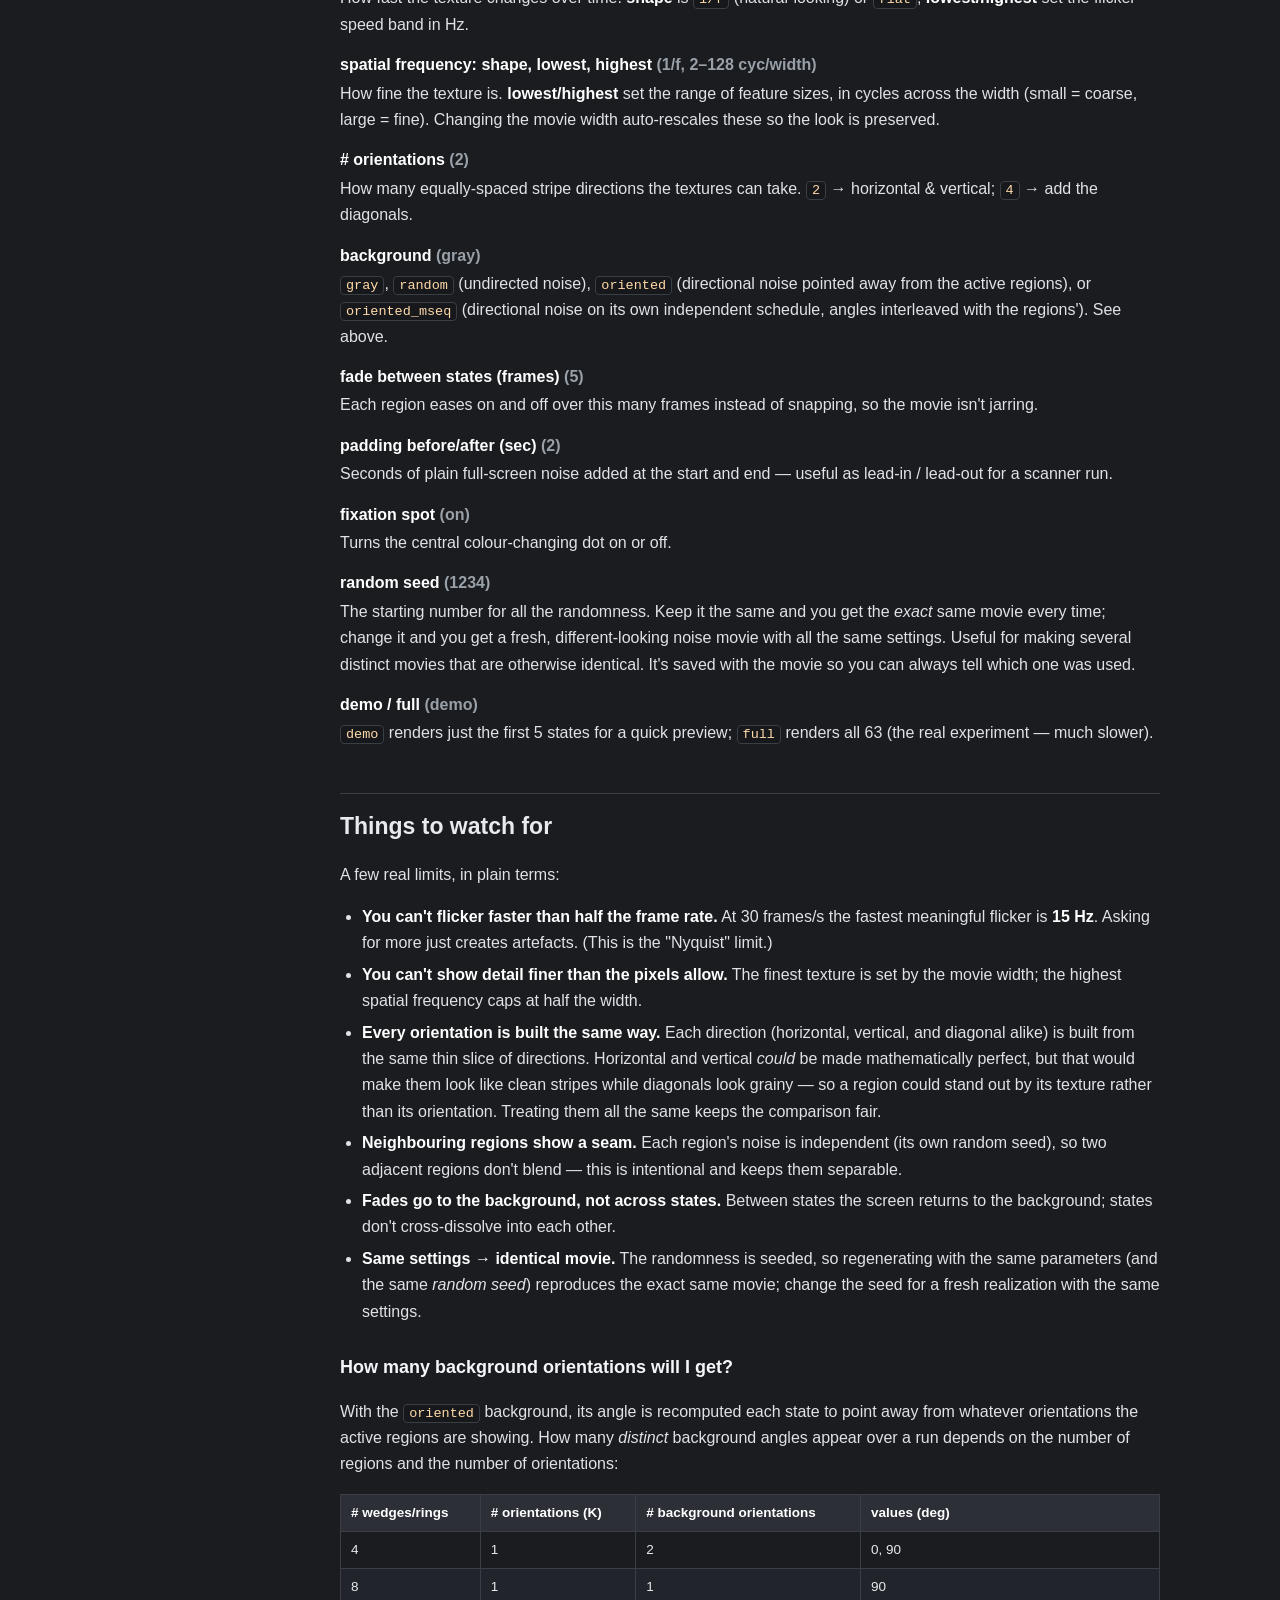
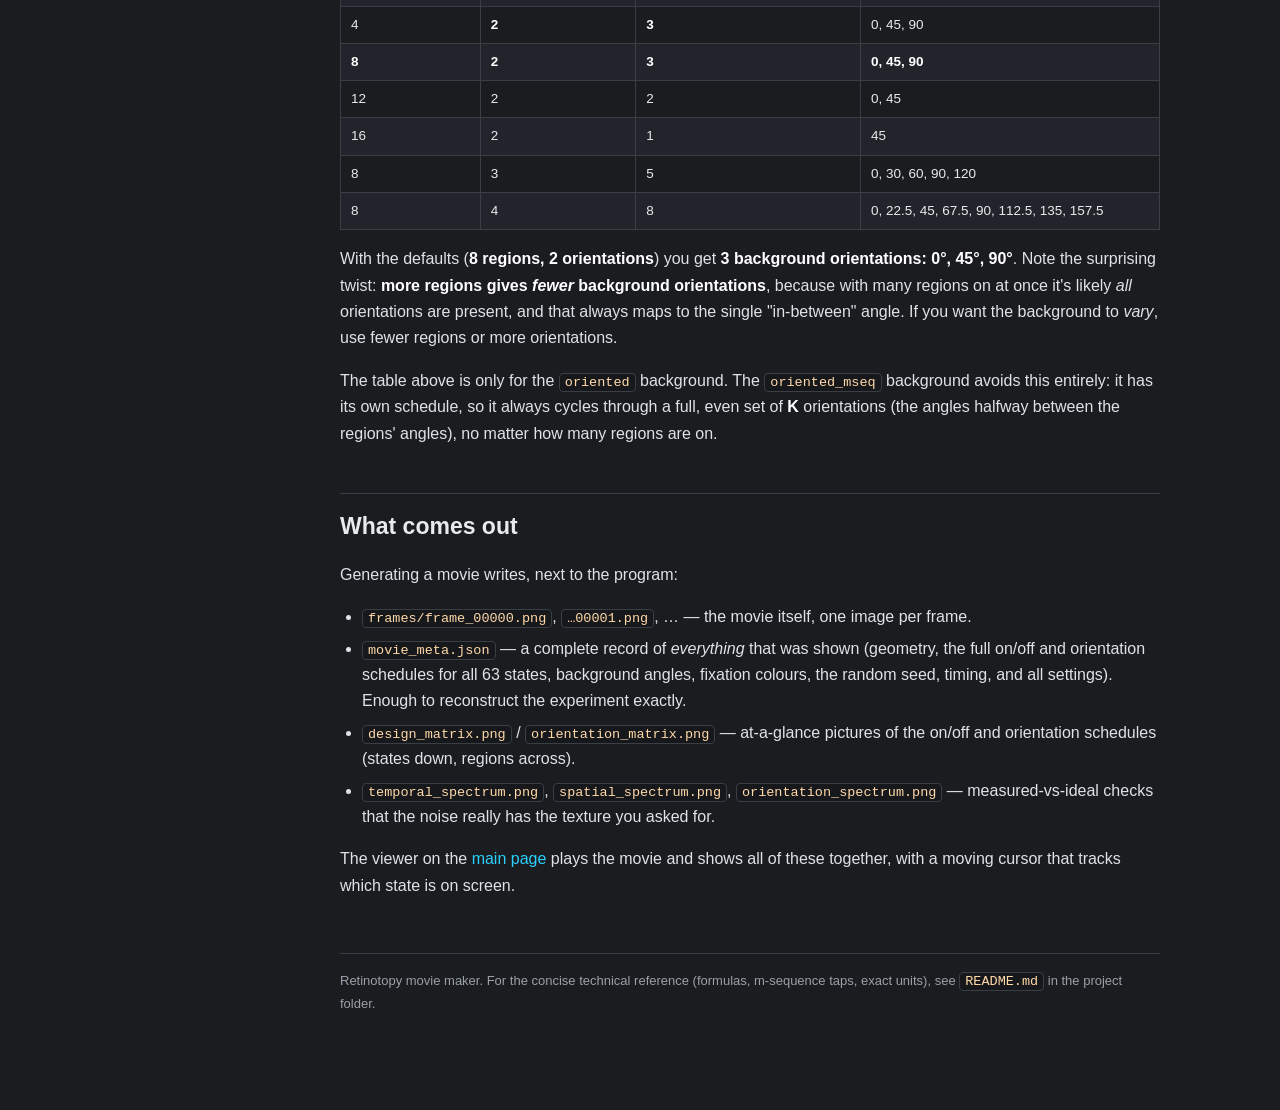
==== commit 1ce170fe: "Add user-settable random seed - New `seed` parameter (default 1234 = the former hardcoded BASE_SEED," ====
--- a/docs.html
+++ b/docs.html
@@ -275,6 +275,12 @@
       <dt>fixation spot <span class="muted">(on)</span></dt>
       <dd>Turns the central colour-changing dot on or off.</dd>
 
+      <dt>random seed <span class="muted">(1234)</span></dt>
+      <dd>The starting number for all the randomness. Keep it the same and you get the
+        <em>exact</em> same movie every time; change it and you get a fresh, different-looking
+        noise movie with all the same settings. Useful for making several distinct movies that
+        are otherwise identical. It's saved with the movie so you can always tell which one was used.</dd>
+
       <dt>demo / full <span class="muted">(demo)</span></dt>
       <dd><code>demo</code> renders just the first 5 states for a quick preview;
         <code>full</code> renders all 63 (the real experiment — much slower).</dd>
@@ -299,7 +305,8 @@
       <li><strong>Fades go to the background, not across states.</strong> Between states the
         screen returns to the background; states don't cross-dissolve into each other.</li>
       <li><strong>Same settings → identical movie.</strong> The randomness is seeded, so
-        regenerating with the same parameters reproduces the exact same movie.</li>
+        regenerating with the same parameters (and the same <em>random seed</em>) reproduces the
+        exact same movie; change the seed for a fresh realization with the same settings.</li>
     </ul>
 
     <h3>How many background orientations will I get?</h3>
@@ -338,8 +345,8 @@
         one image per frame.</li>
       <li><code>movie_meta.json</code> — a complete record of <em>everything</em> that was
         shown (geometry, the full on/off and orientation schedules for all 63 states,
-        background angles, fixation colours, timing, and all settings). Enough to reconstruct
-        the experiment exactly.</li>
+        background angles, fixation colours, the random seed, timing, and all settings). Enough
+        to reconstruct the experiment exactly.</li>
       <li><code>design_matrix.png</code> / <code>orientation_matrix.png</code> — at-a-glance
         pictures of the on/off and orientation schedules (states down, regions across).</li>
       <li><code>temporal_spectrum.png</code>, <code>spatial_spectrum.png</code>,
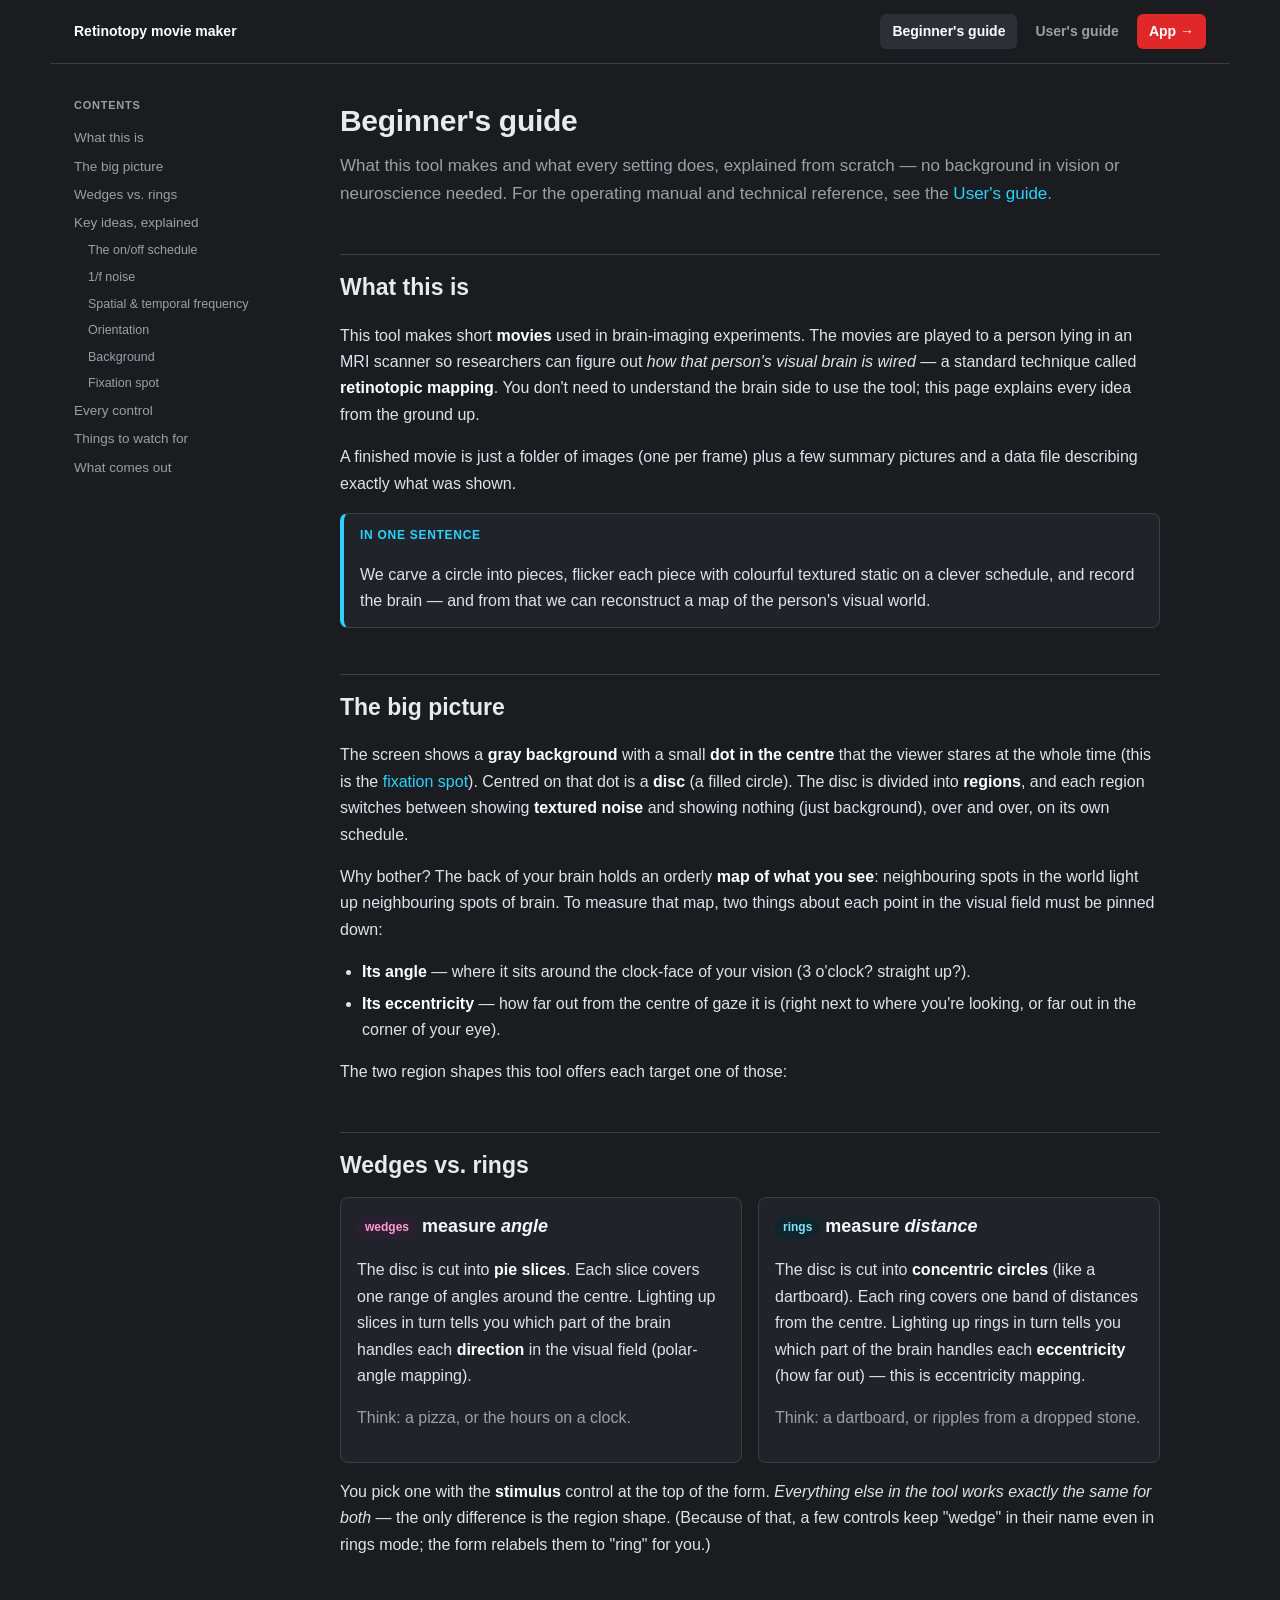
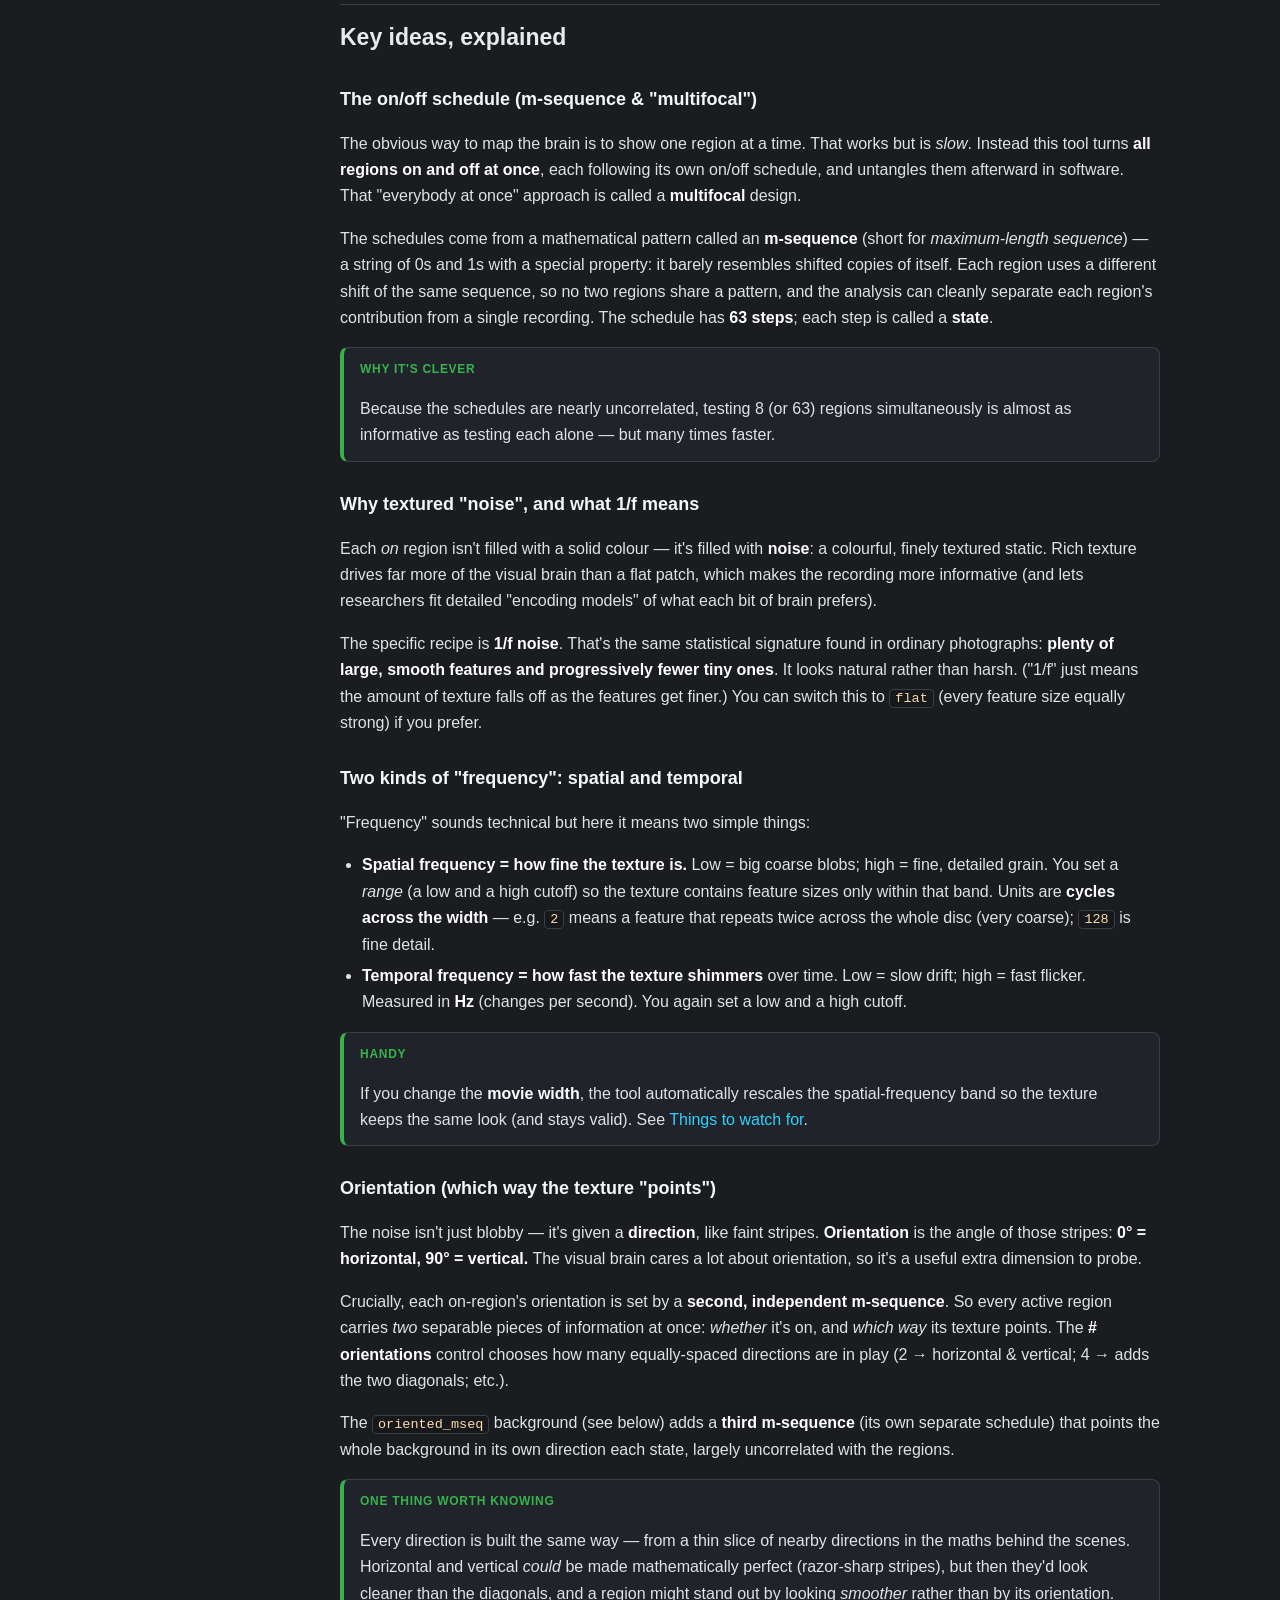
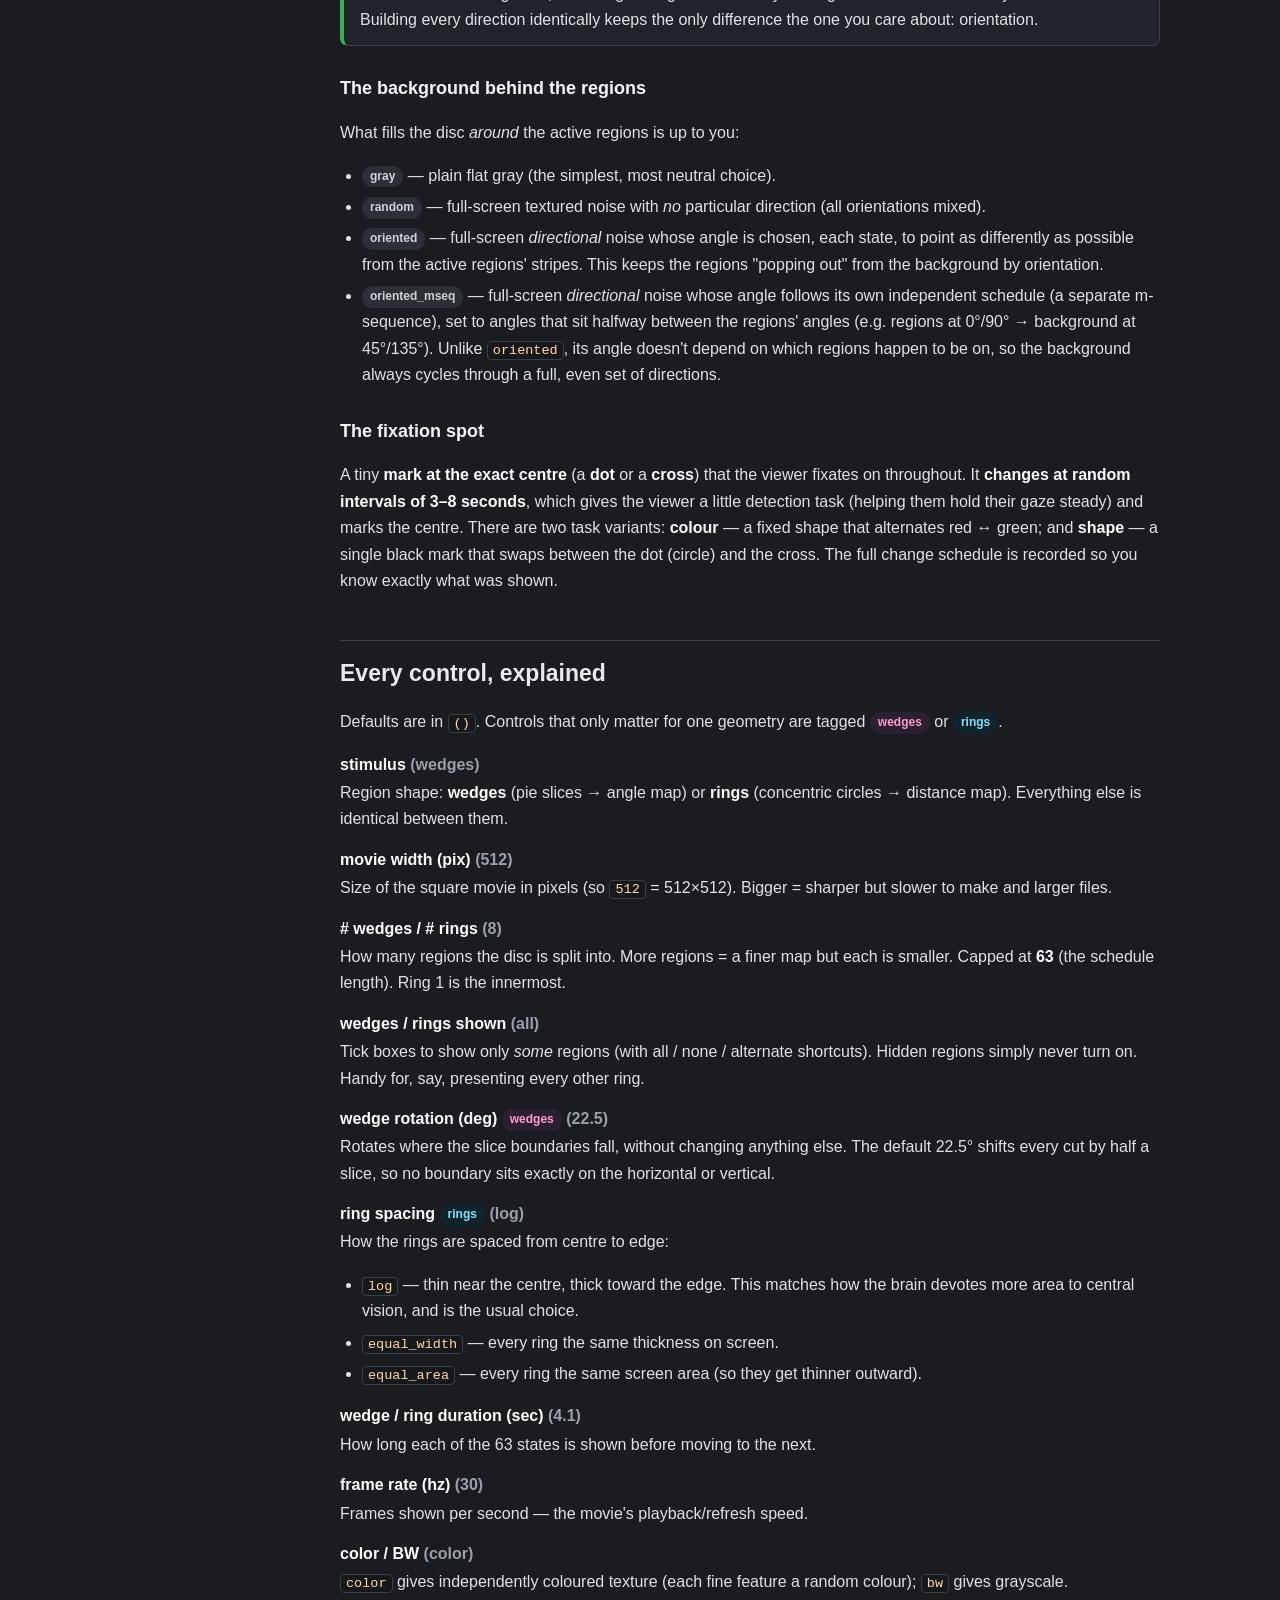
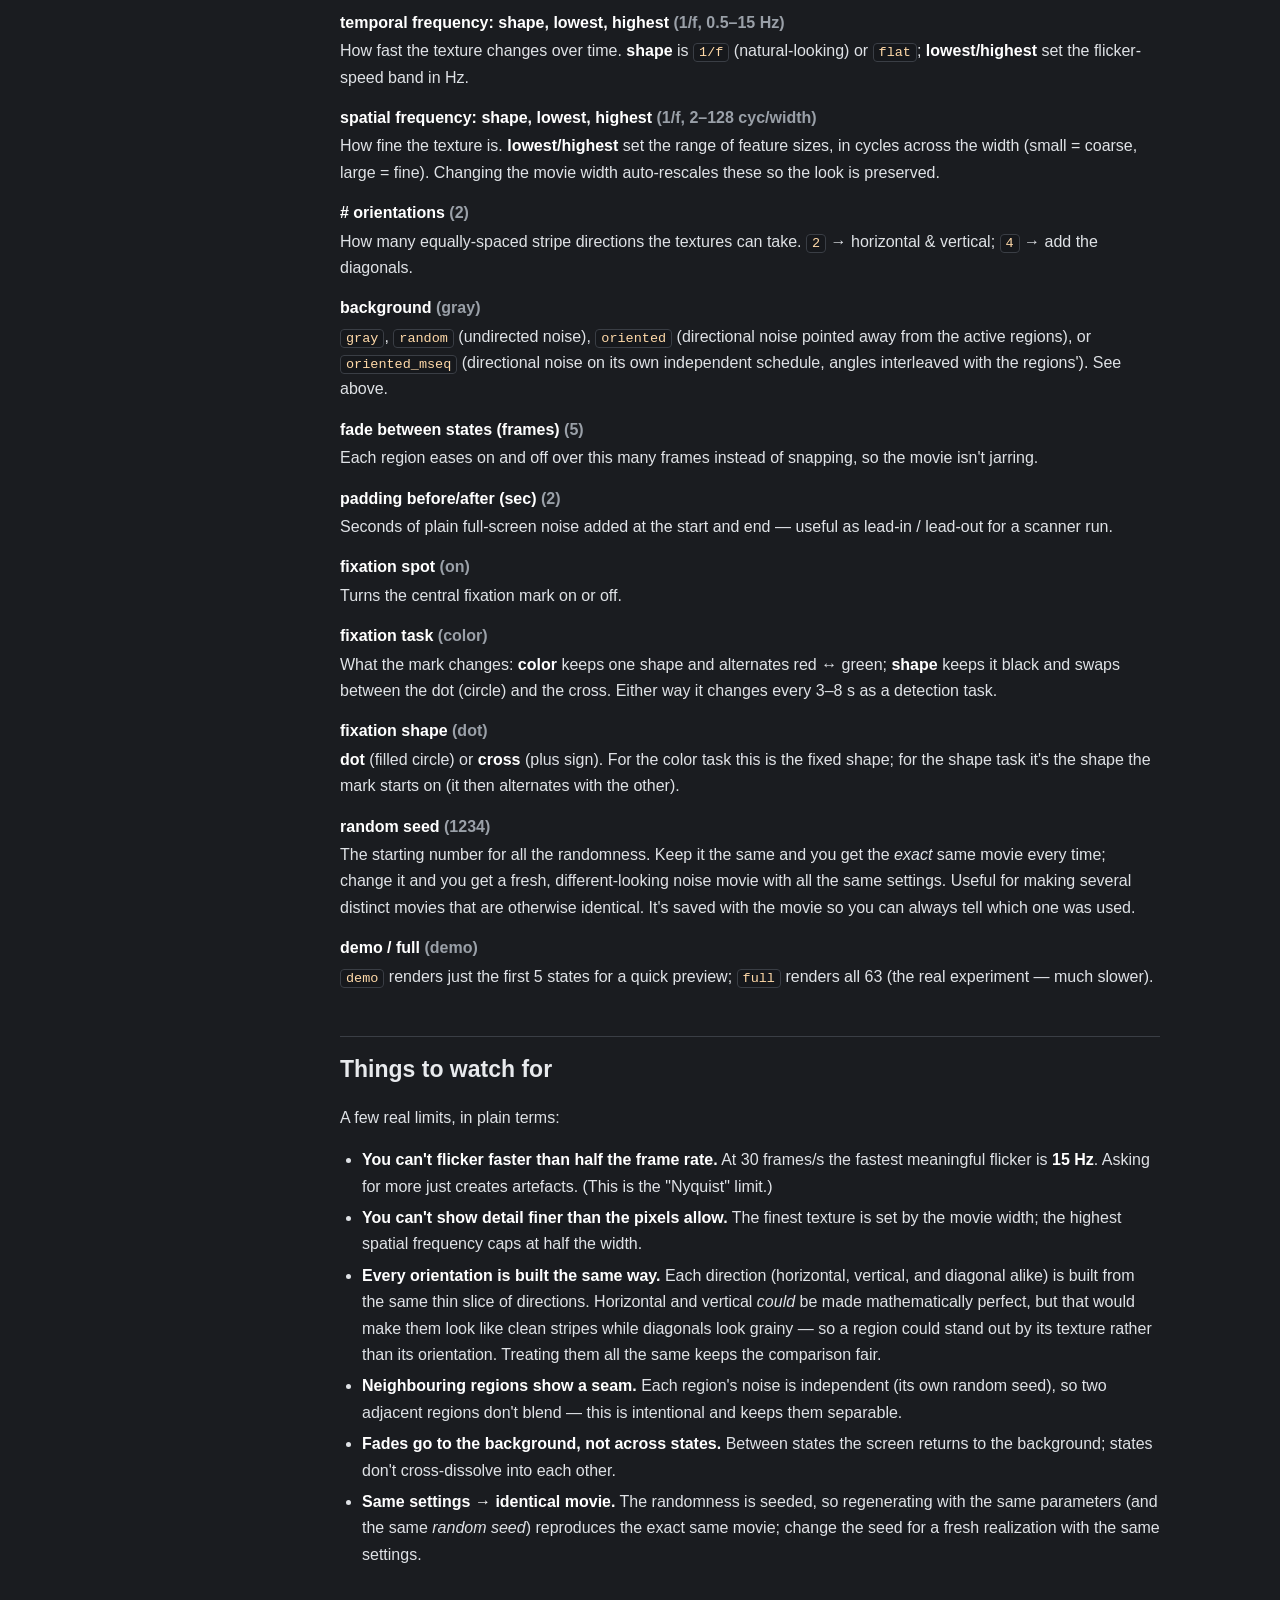
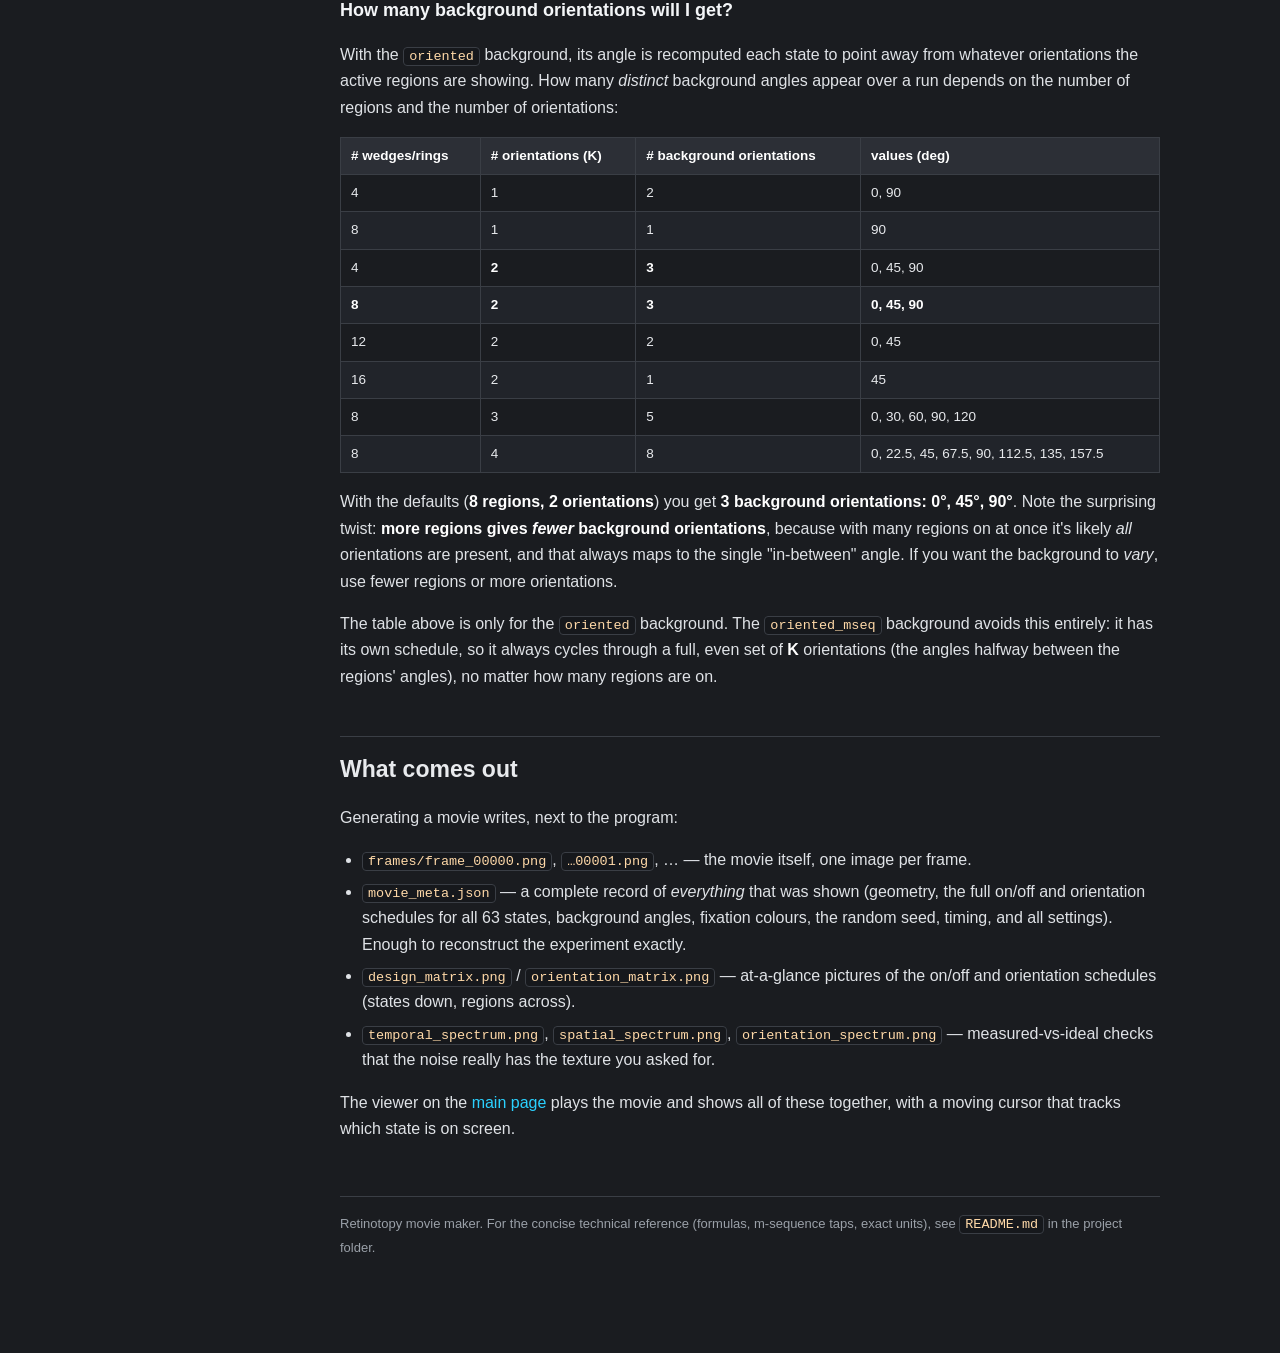
==== commit 206473d8: "feat(fixation): add black shape-change task (X<->circle) option Add a `fixation_task` parameter (col" ====
--- a/docs.html
+++ b/docs.html
@@ -194,10 +194,13 @@
     </ul>
 
     <h3 id="c-fixation">The fixation spot</h3>
-    <p>A tiny <strong>2×2-pixel square at the exact centre</strong> that the viewer fixates on
-      throughout. It <strong>changes to a random colour twice a second</strong>, which gives
-      the viewer a little task (helping them hold their gaze steady) and marks the centre.
-      Its colour sequence is recorded so you know exactly what was shown.</p>
+    <p>A tiny <strong>mark at the exact centre</strong> (a <strong>dot</strong> or a
+      <strong>cross</strong>) that the viewer fixates on throughout. It <strong>changes at random
+      intervals of 3–8&nbsp;seconds</strong>, which gives the viewer a little detection task
+      (helping them hold their gaze steady) and marks the centre. There are two task variants:
+      <strong>colour</strong> — a fixed shape that alternates red&nbsp;↔&nbsp;green; and
+      <strong>shape</strong> — a single black mark that swaps between the dot (circle) and the
+      cross. The full change schedule is recorded so you know exactly what was shown.</p>
 
     <h2 id="controls">Every control, explained</h2>
     <p>Defaults are in <code>()</code>. Controls that only matter for one geometry are tagged
@@ -273,7 +276,17 @@
         lead-out for a scanner run.</dd>
 
       <dt>fixation spot <span class="muted">(on)</span></dt>
-      <dd>Turns the central colour-changing dot on or off.</dd>
+      <dd>Turns the central fixation mark on or off.</dd>
+
+      <dt>fixation task <span class="muted">(color)</span></dt>
+      <dd>What the mark changes: <strong>color</strong> keeps one shape and alternates
+        red&nbsp;↔&nbsp;green; <strong>shape</strong> keeps it black and swaps between the dot
+        (circle) and the cross. Either way it changes every 3–8&nbsp;s as a detection task.</dd>
+
+      <dt>fixation shape <span class="muted">(dot)</span></dt>
+      <dd><strong>dot</strong> (filled circle) or <strong>cross</strong> (plus sign). For the
+        color task this is the fixed shape; for the shape task it's the shape the mark starts on
+        (it then alternates with the other).</dd>
 
       <dt>random seed <span class="muted">(1234)</span></dt>
       <dd>The starting number for all the randomness. Keep it the same and you get the
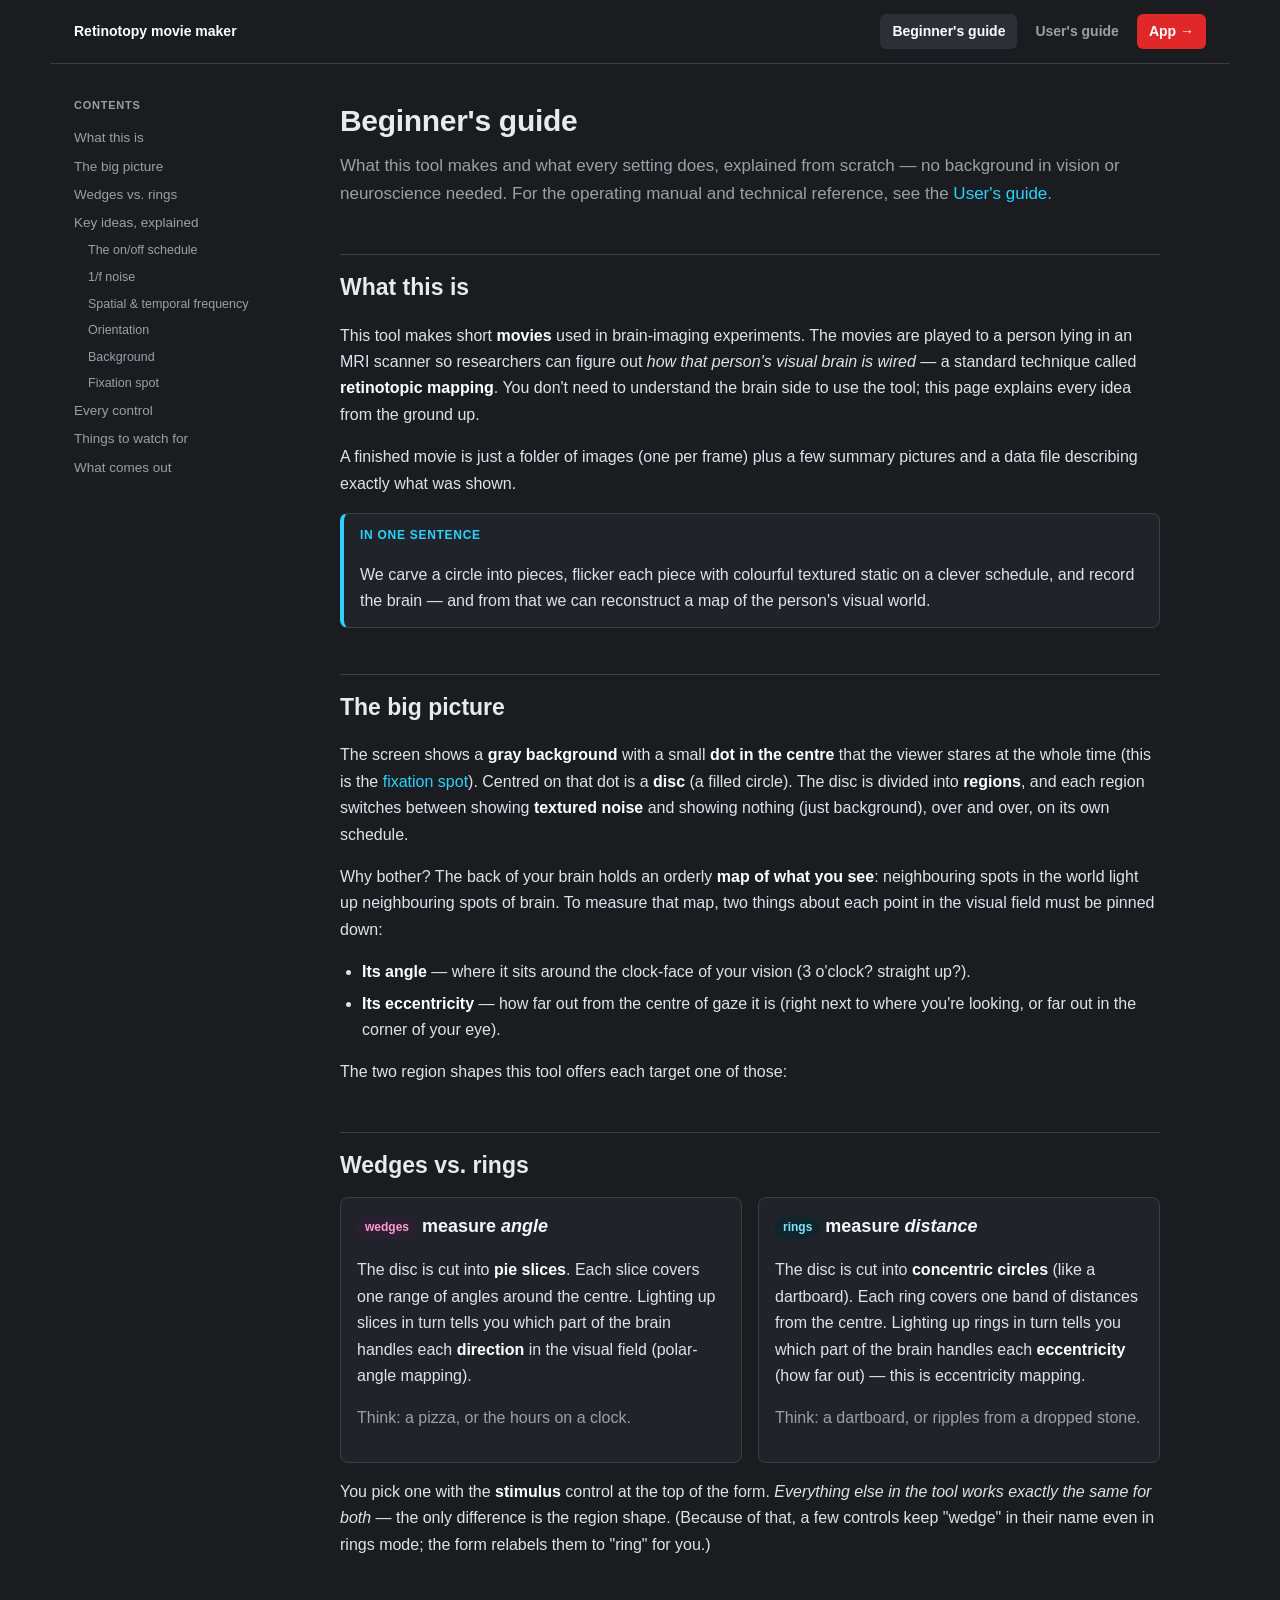
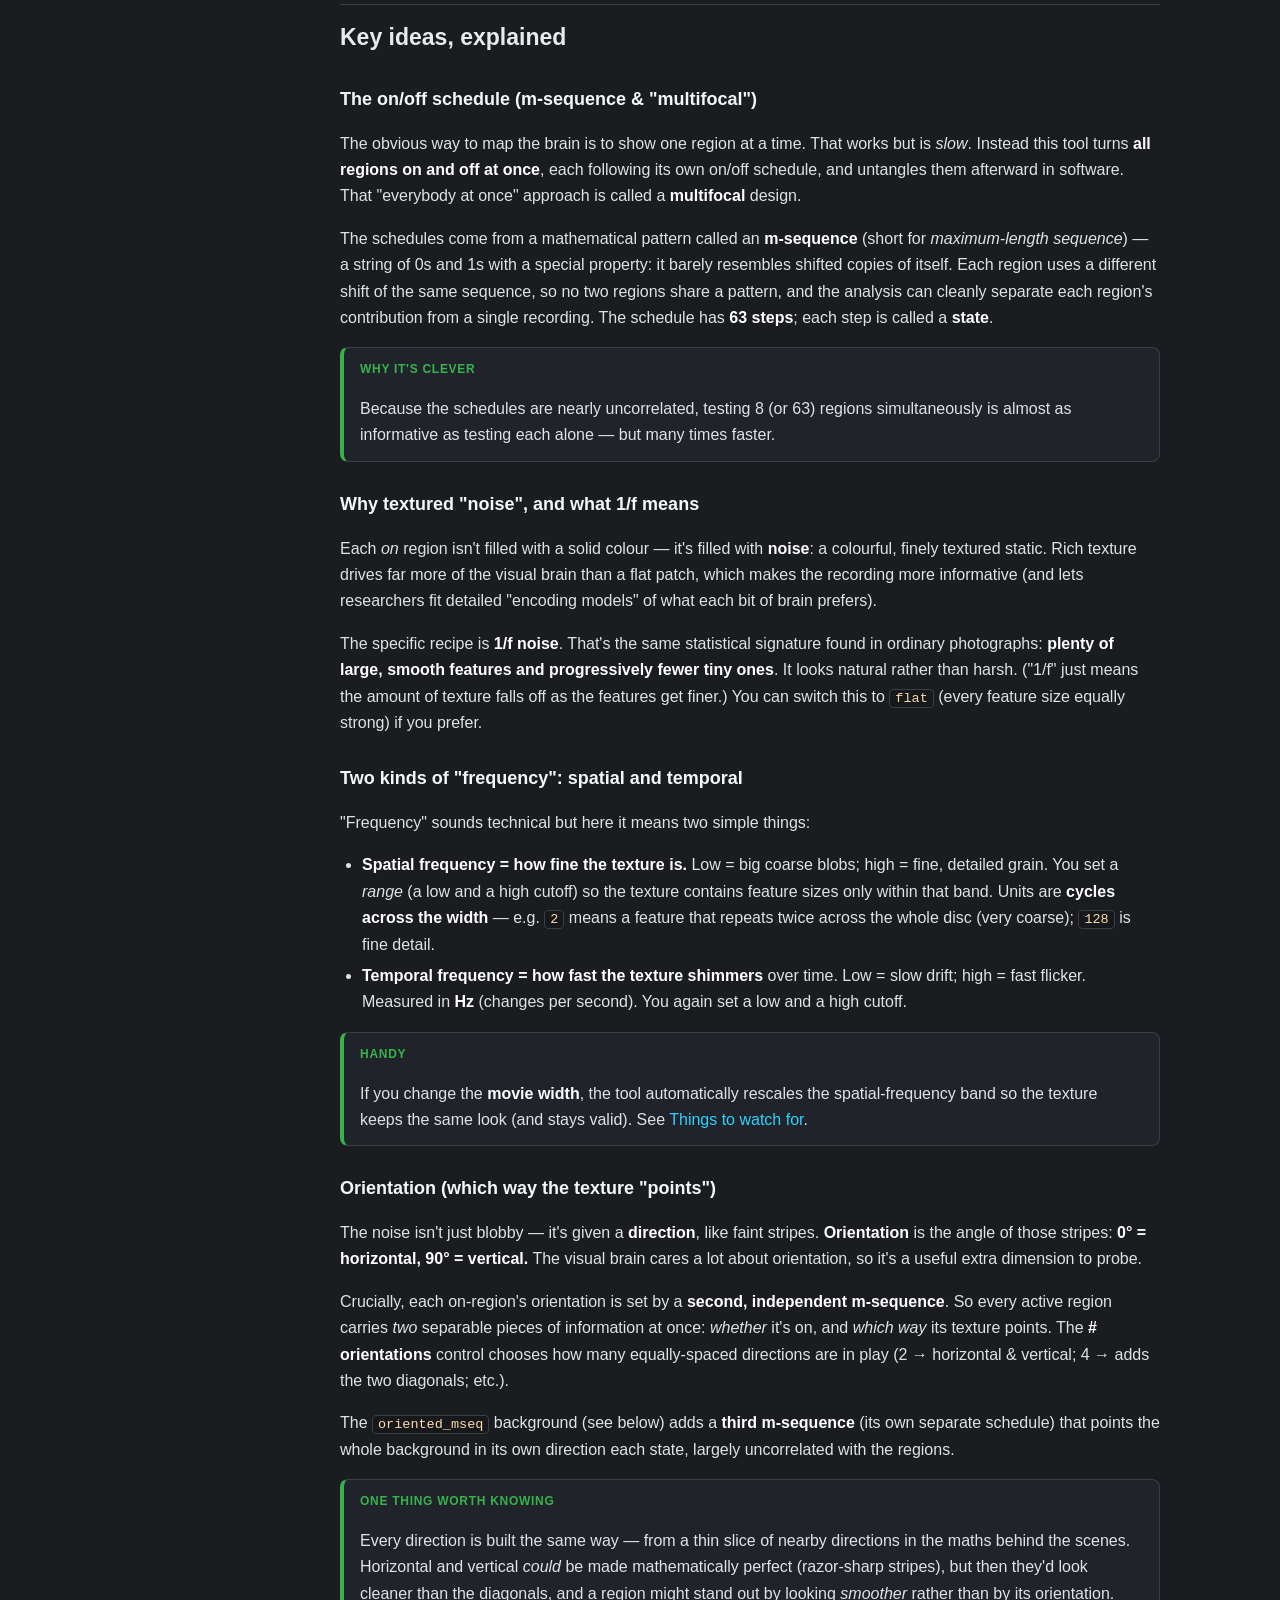
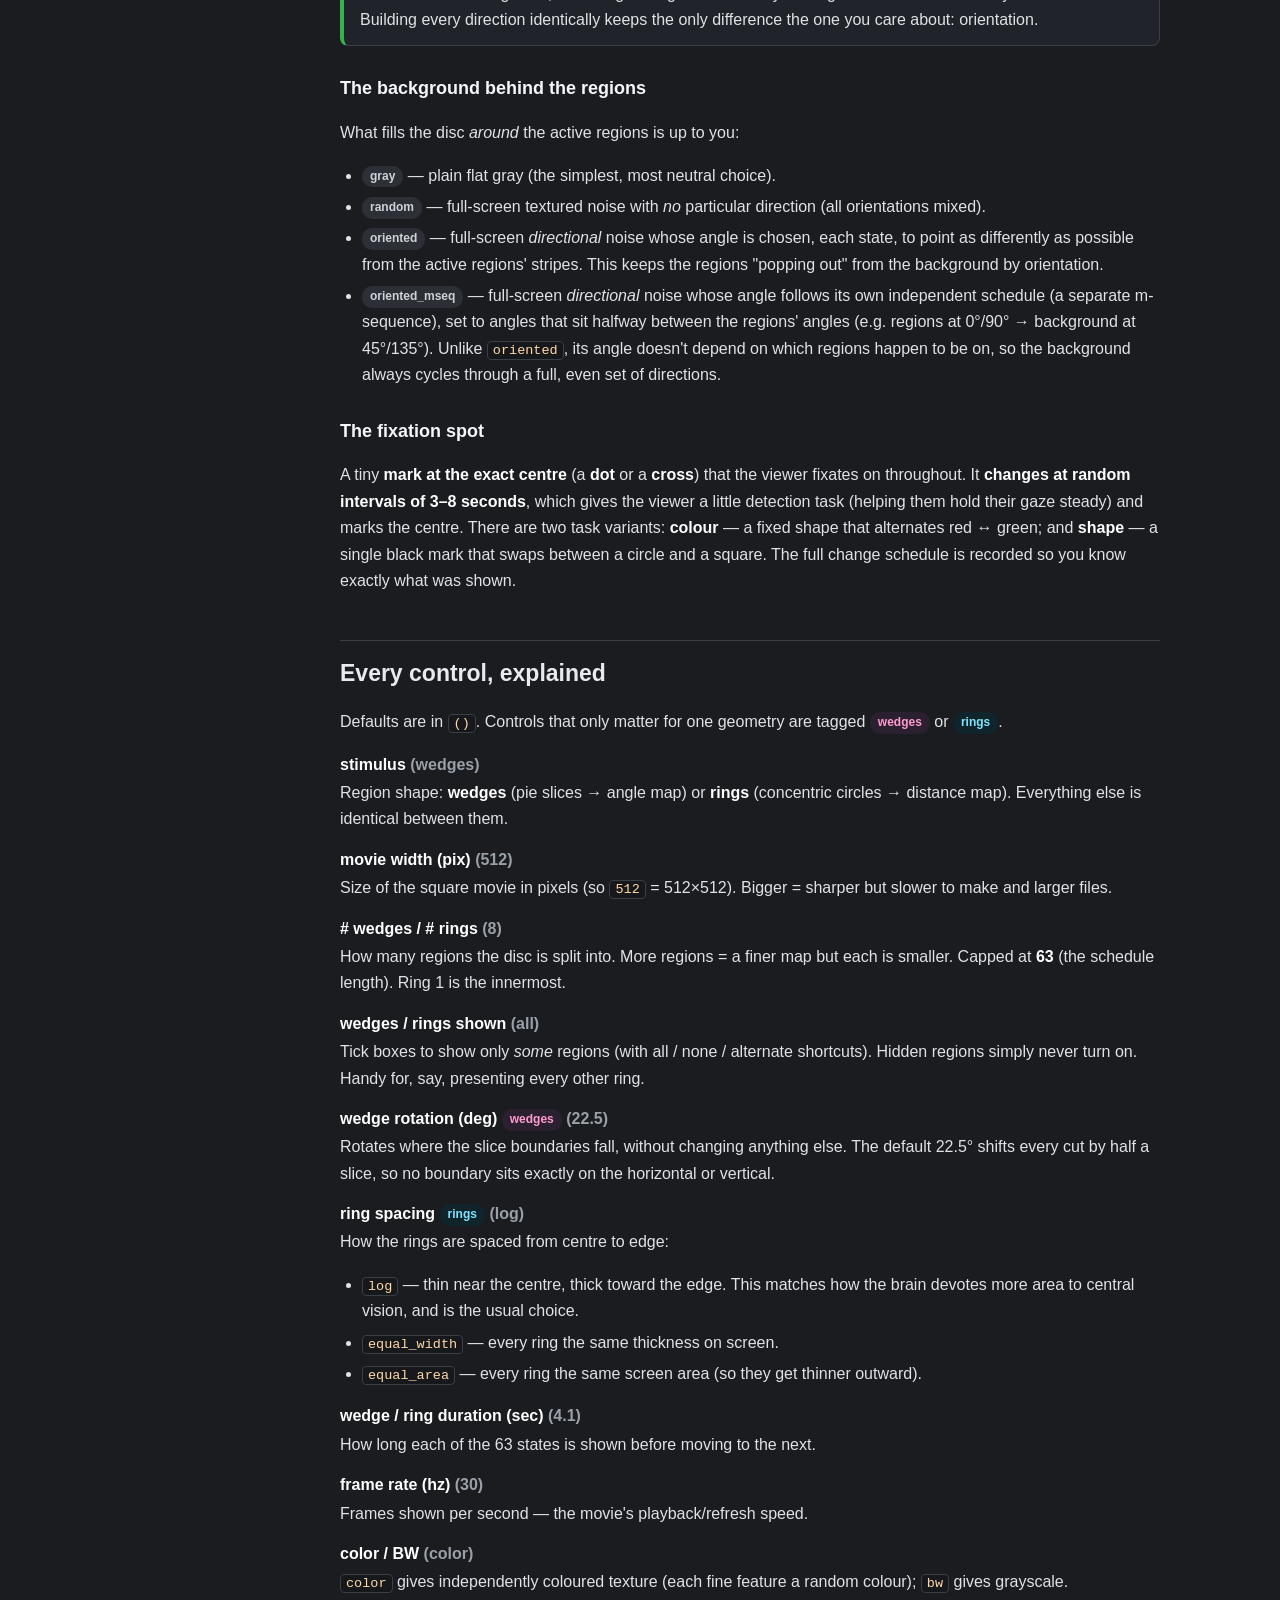
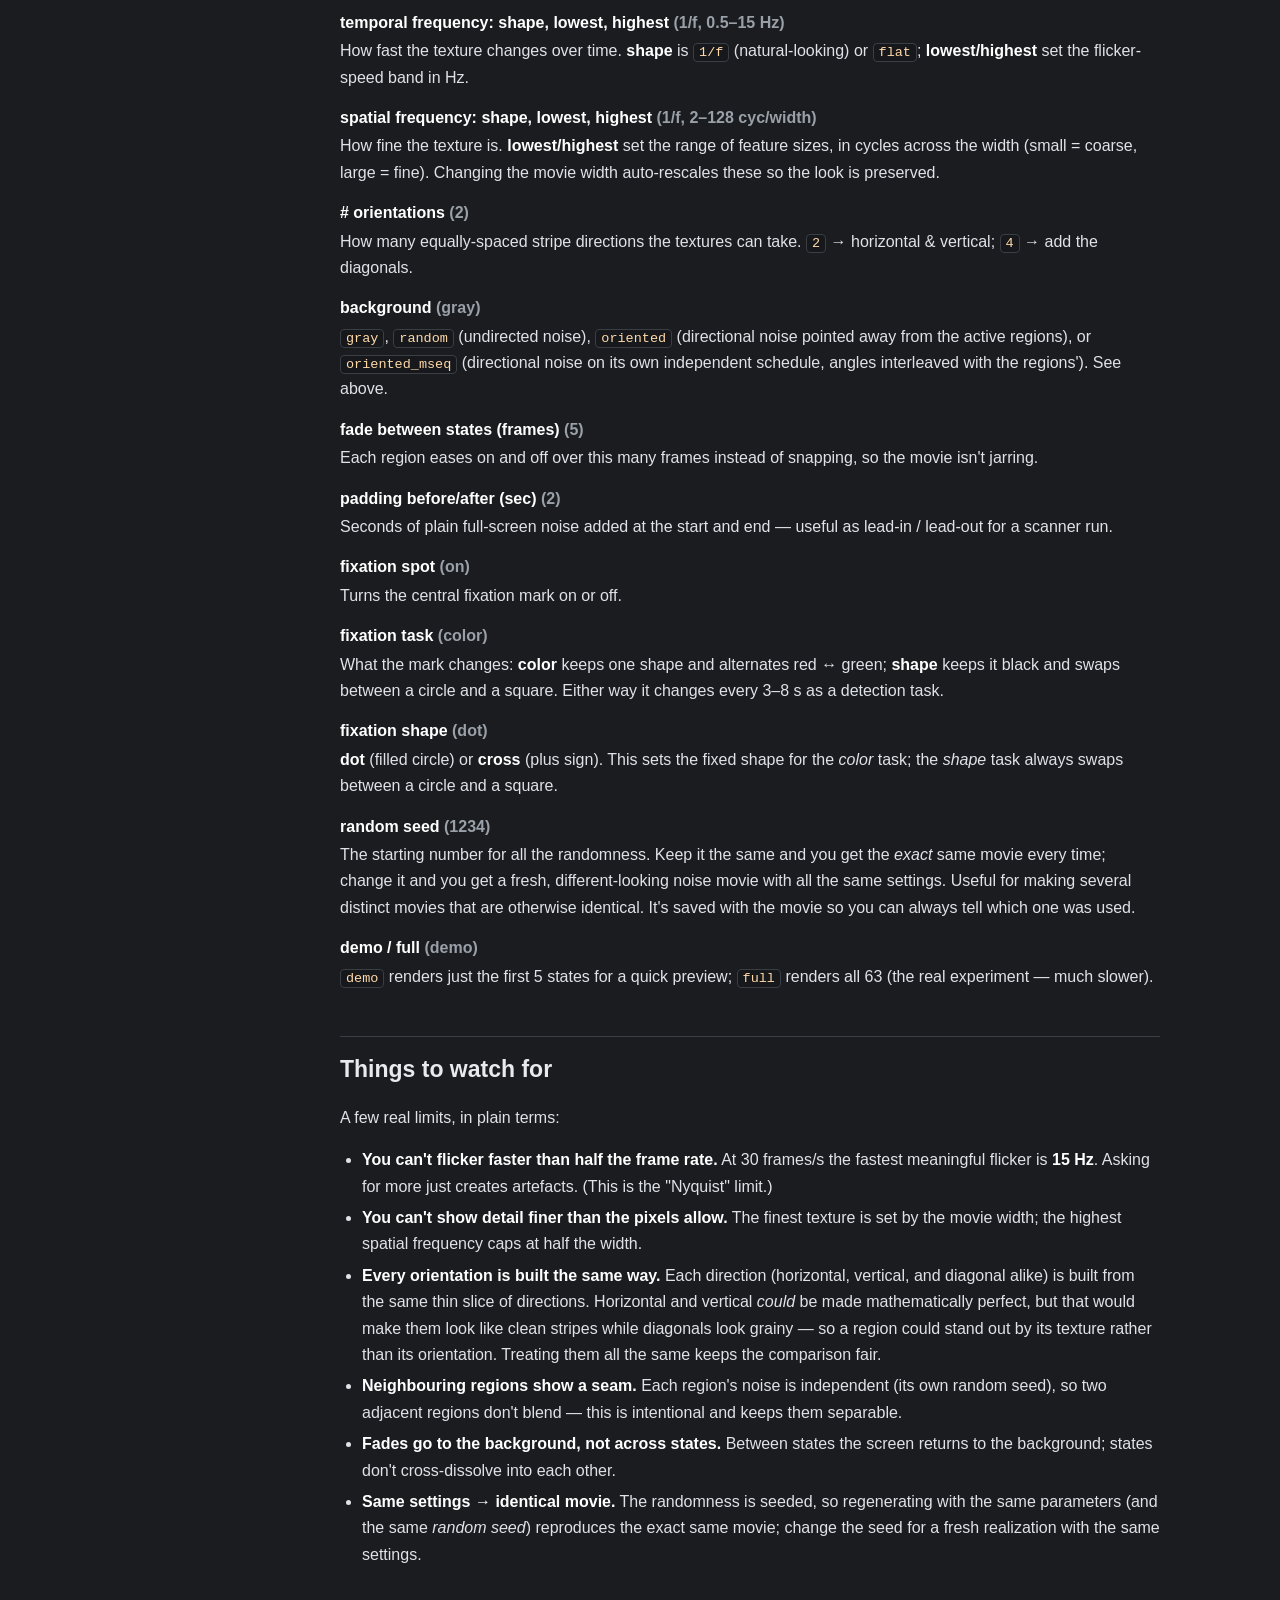
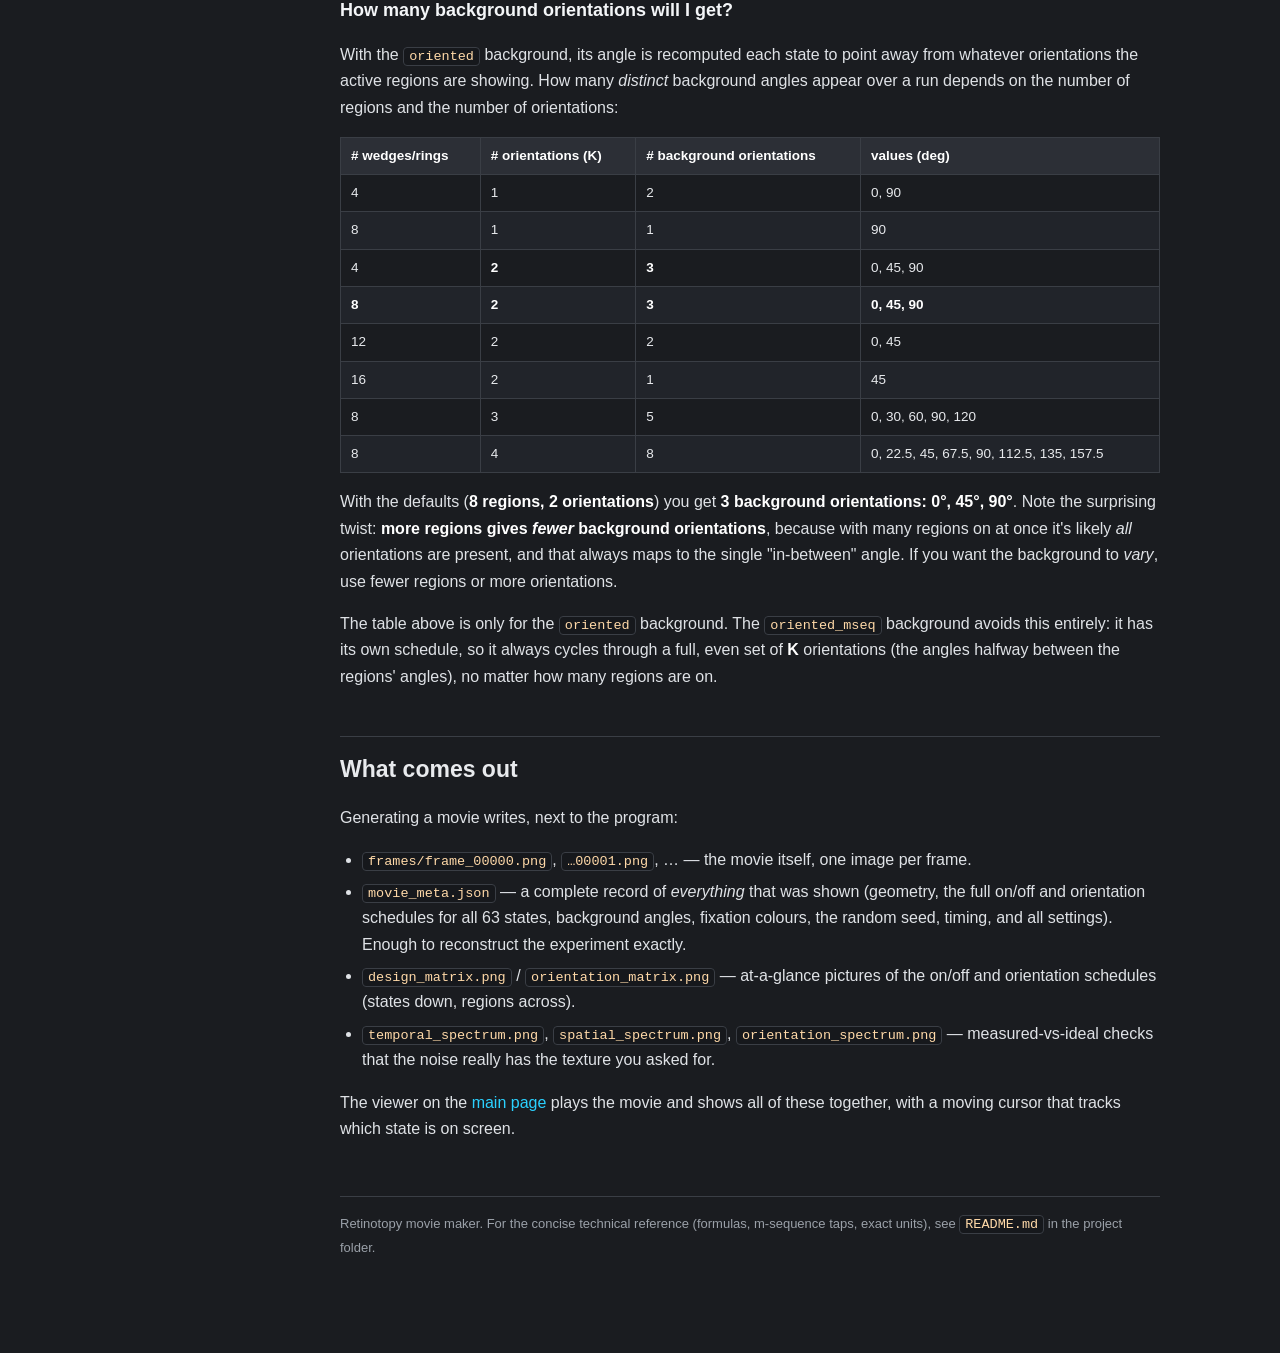
==== commit 436038f5: "feat(fixation): shape task swaps circle<->square (was circle<->cross) The shape-change detection tas" ====
--- a/docs.html
+++ b/docs.html
@@ -199,8 +199,8 @@
       intervals of 3–8&nbsp;seconds</strong>, which gives the viewer a little detection task
       (helping them hold their gaze steady) and marks the centre. There are two task variants:
       <strong>colour</strong> — a fixed shape that alternates red&nbsp;↔&nbsp;green; and
-      <strong>shape</strong> — a single black mark that swaps between the dot (circle) and the
-      cross. The full change schedule is recorded so you know exactly what was shown.</p>
+      <strong>shape</strong> — a single black mark that swaps between a circle and a square. The
+      full change schedule is recorded so you know exactly what was shown.</p>
 
     <h2 id="controls">Every control, explained</h2>
     <p>Defaults are in <code>()</code>. Controls that only matter for one geometry are tagged
@@ -280,13 +280,13 @@
 
       <dt>fixation task <span class="muted">(color)</span></dt>
       <dd>What the mark changes: <strong>color</strong> keeps one shape and alternates
-        red&nbsp;↔&nbsp;green; <strong>shape</strong> keeps it black and swaps between the dot
-        (circle) and the cross. Either way it changes every 3–8&nbsp;s as a detection task.</dd>
+        red&nbsp;↔&nbsp;green; <strong>shape</strong> keeps it black and swaps between a circle
+        and a square. Either way it changes every 3–8&nbsp;s as a detection task.</dd>
 
       <dt>fixation shape <span class="muted">(dot)</span></dt>
-      <dd><strong>dot</strong> (filled circle) or <strong>cross</strong> (plus sign). For the
-        color task this is the fixed shape; for the shape task it's the shape the mark starts on
-        (it then alternates with the other).</dd>
+      <dd><strong>dot</strong> (filled circle) or <strong>cross</strong> (plus sign). This sets
+        the fixed shape for the <em>color</em> task; the <em>shape</em> task always swaps between
+        a circle and a square.</dd>
 
       <dt>random seed <span class="muted">(1234)</span></dt>
       <dd>The starting number for all the randomness. Keep it the same and you get the
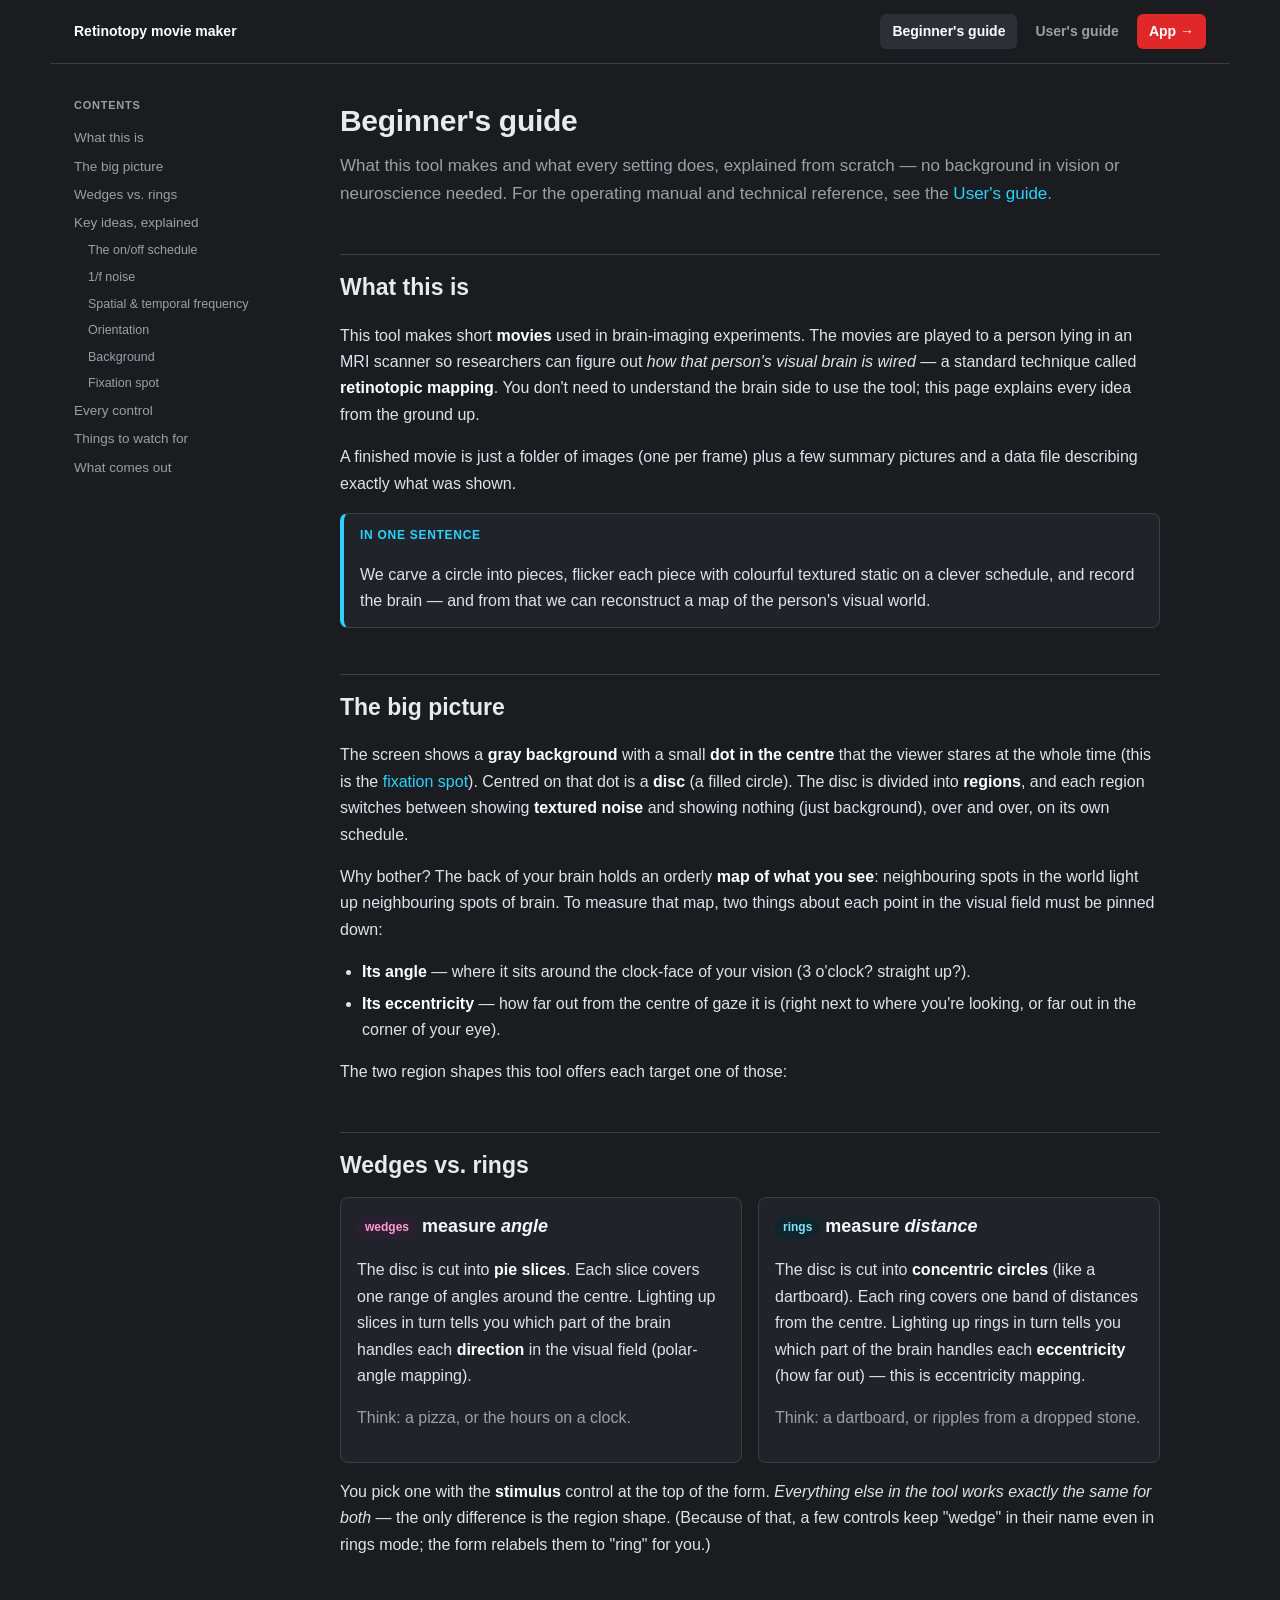
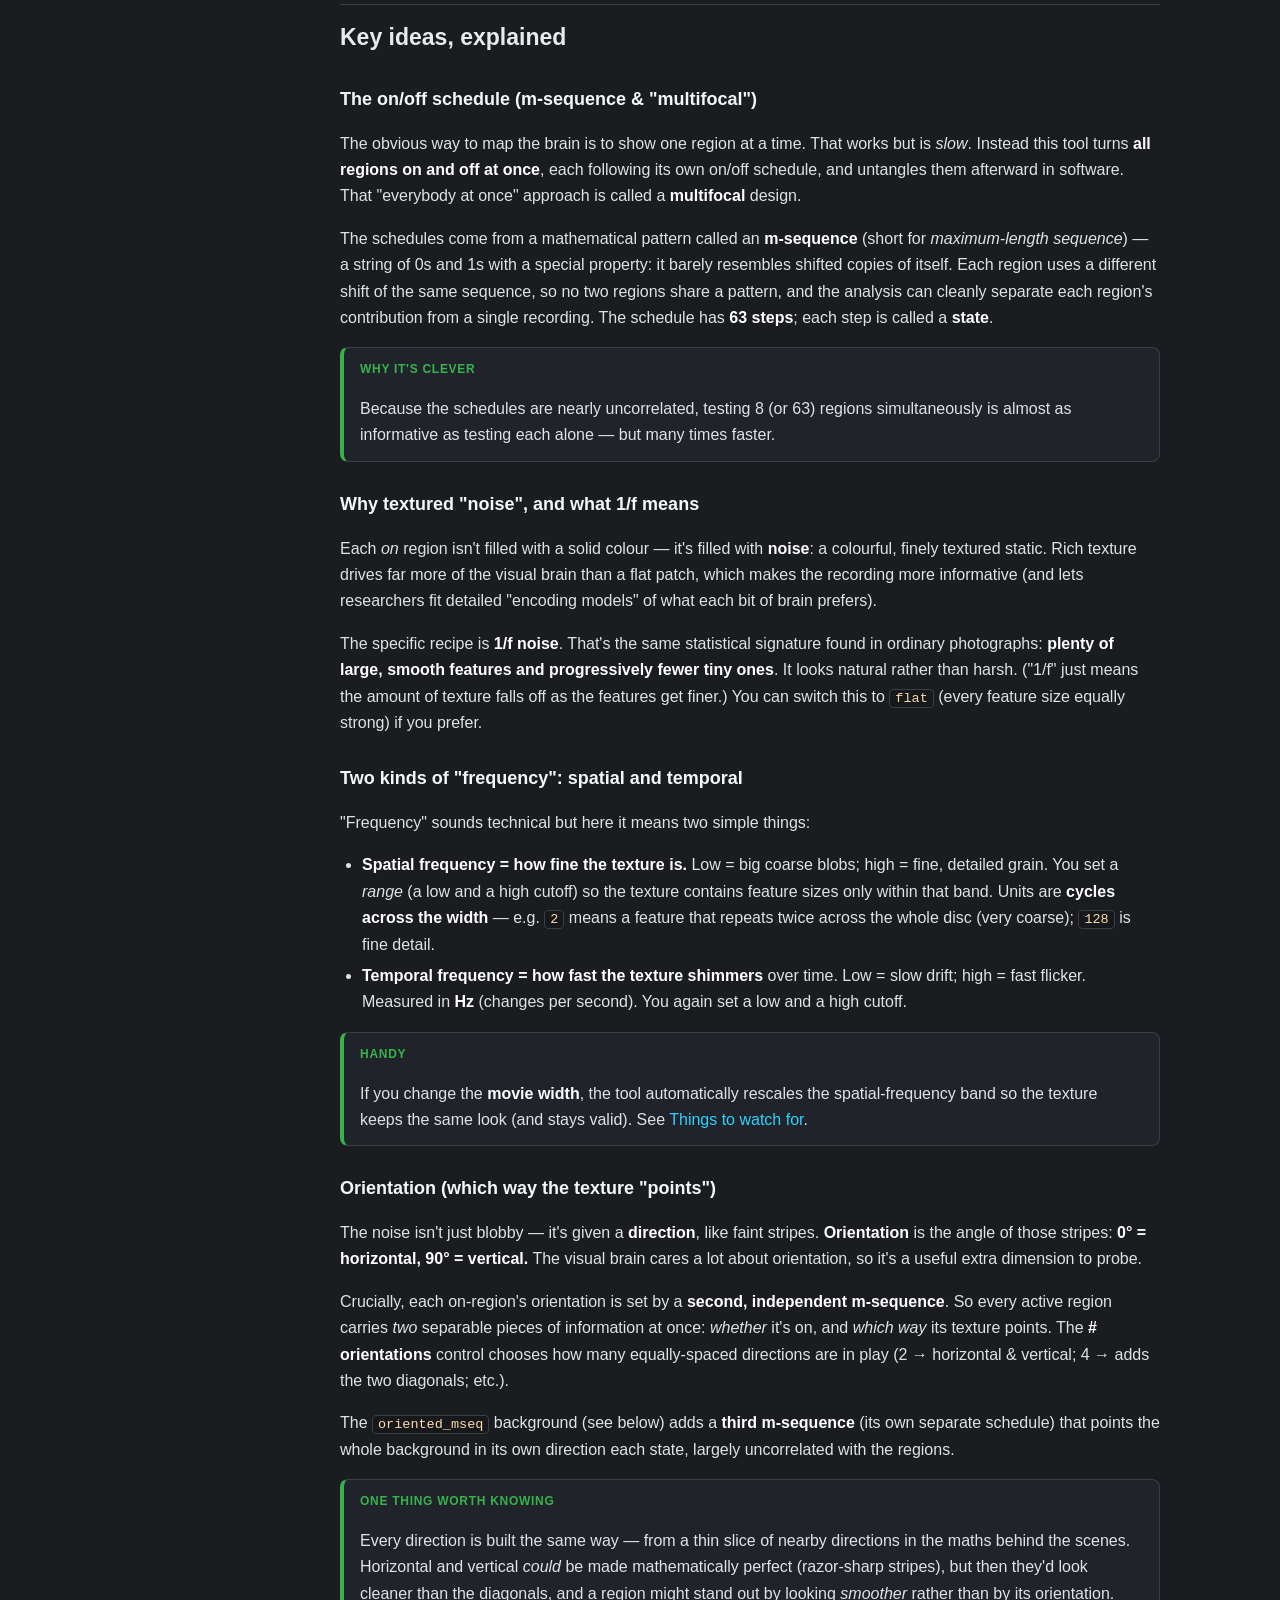
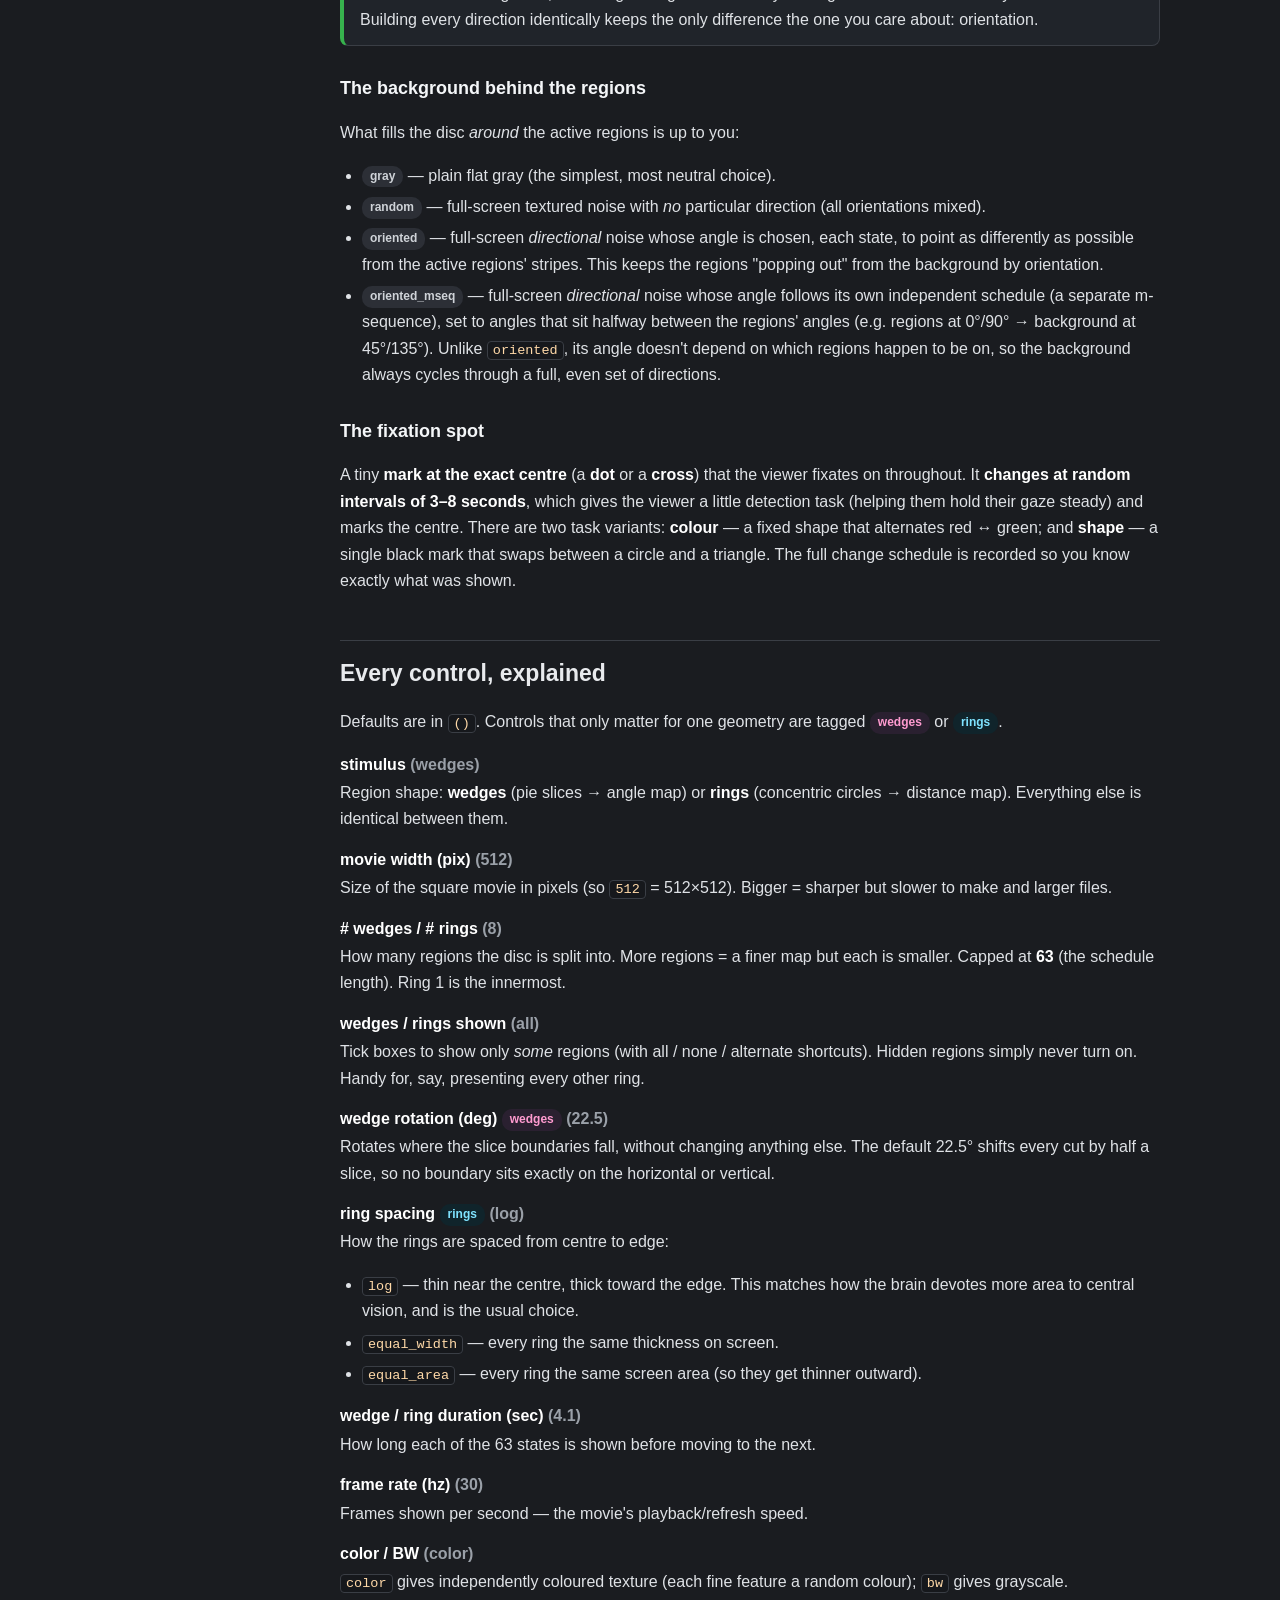
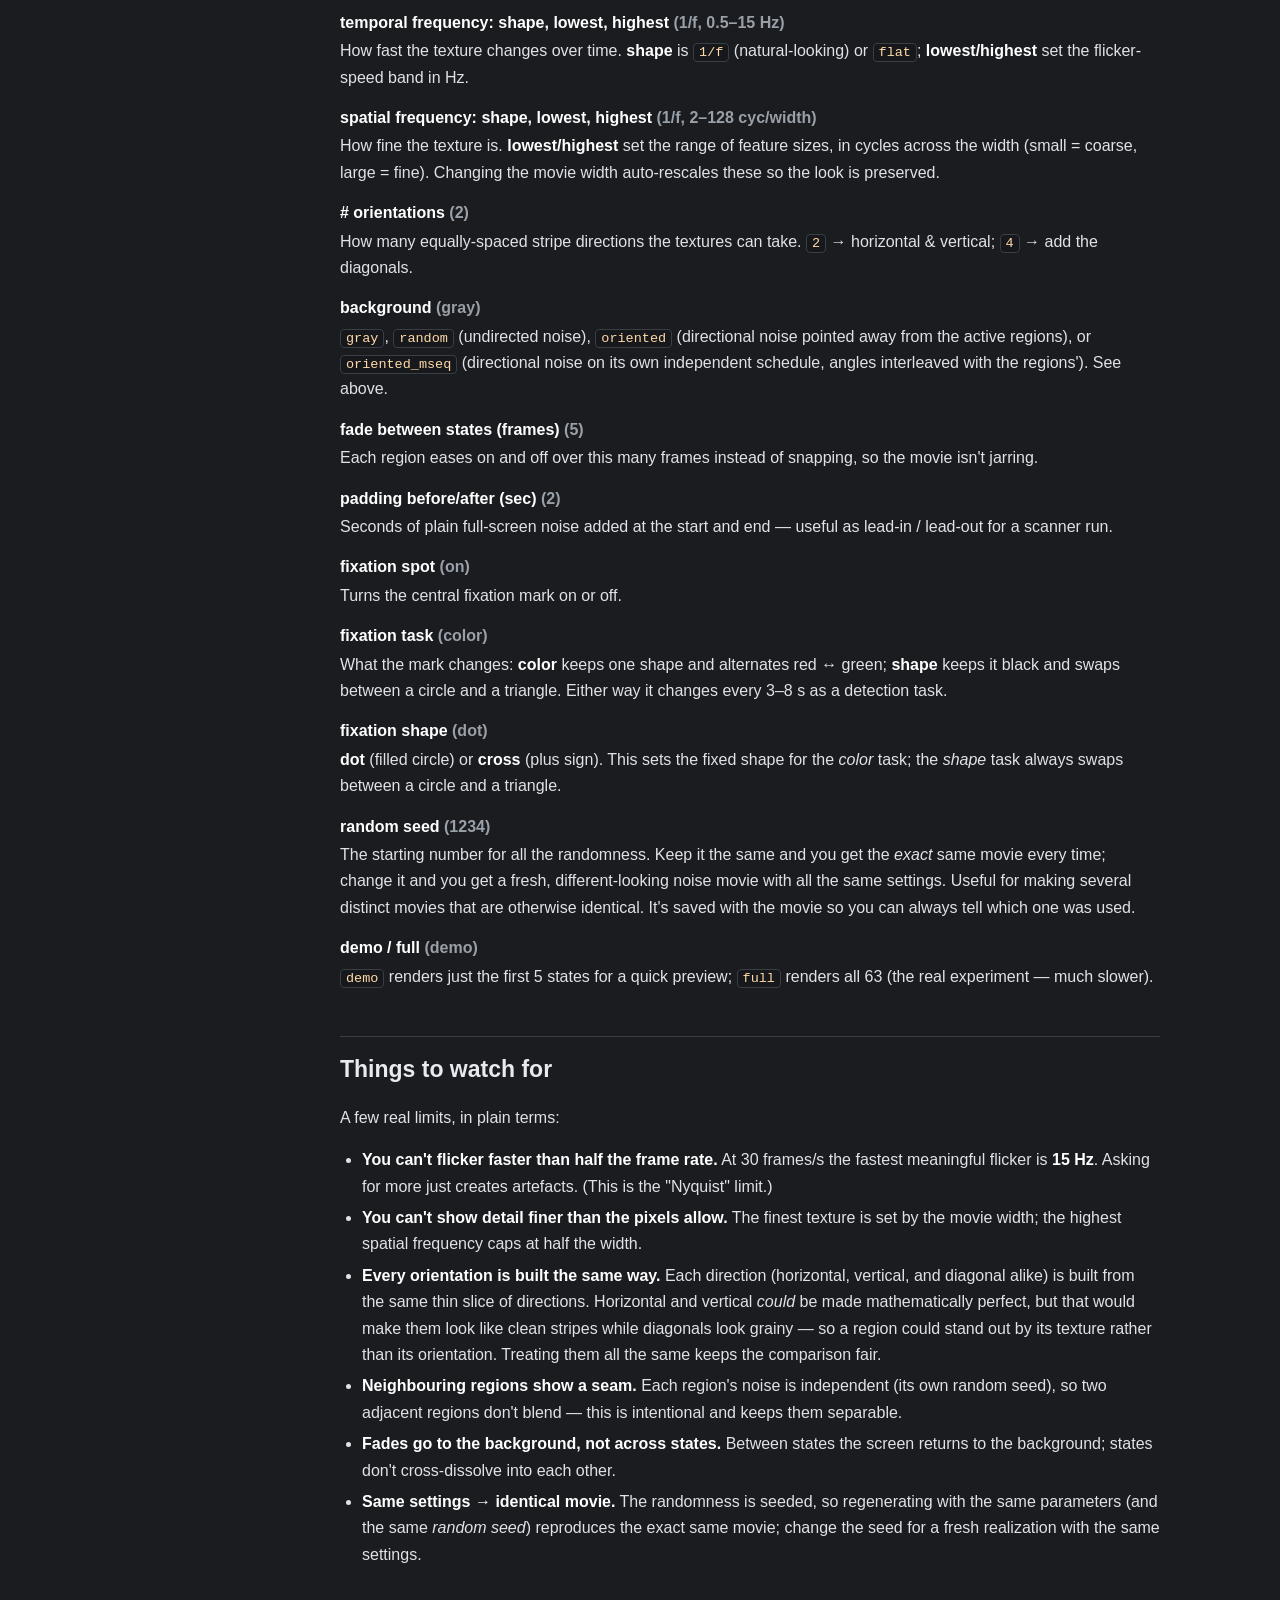
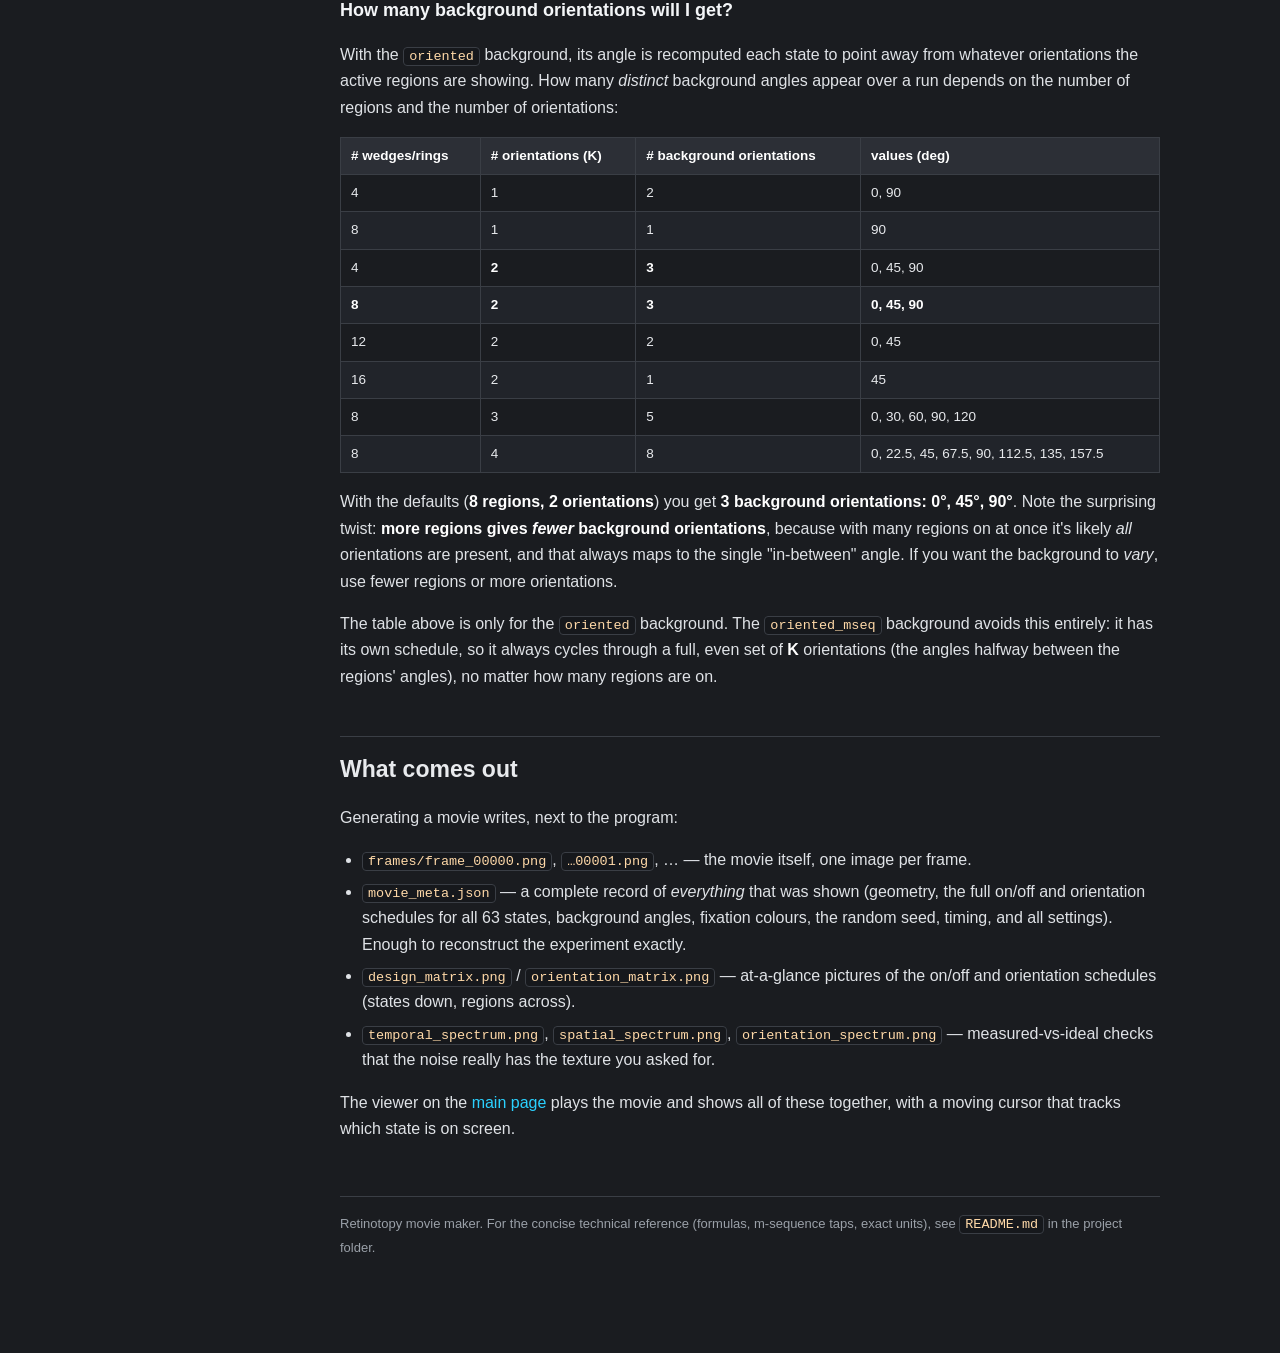
==== commit fa4526e1: "feat(fixation): shape task swaps circle<->triangle (was circle<->square) Circle<->square was near-im" ====
--- a/docs.html
+++ b/docs.html
@@ -199,7 +199,7 @@
       intervals of 3–8&nbsp;seconds</strong>, which gives the viewer a little detection task
       (helping them hold their gaze steady) and marks the centre. There are two task variants:
       <strong>colour</strong> — a fixed shape that alternates red&nbsp;↔&nbsp;green; and
-      <strong>shape</strong> — a single black mark that swaps between a circle and a square. The
+      <strong>shape</strong> — a single black mark that swaps between a circle and a triangle. The
       full change schedule is recorded so you know exactly what was shown.</p>
 
     <h2 id="controls">Every control, explained</h2>
@@ -281,12 +281,12 @@
       <dt>fixation task <span class="muted">(color)</span></dt>
       <dd>What the mark changes: <strong>color</strong> keeps one shape and alternates
         red&nbsp;↔&nbsp;green; <strong>shape</strong> keeps it black and swaps between a circle
-        and a square. Either way it changes every 3–8&nbsp;s as a detection task.</dd>
+        and a triangle. Either way it changes every 3–8&nbsp;s as a detection task.</dd>
 
       <dt>fixation shape <span class="muted">(dot)</span></dt>
       <dd><strong>dot</strong> (filled circle) or <strong>cross</strong> (plus sign). This sets
         the fixed shape for the <em>color</em> task; the <em>shape</em> task always swaps between
-        a circle and a square.</dd>
+        a circle and a triangle.</dd>
 
       <dt>random seed <span class="muted">(1234)</span></dt>
       <dd>The starting number for all the randomness. Keep it the same and you get the
